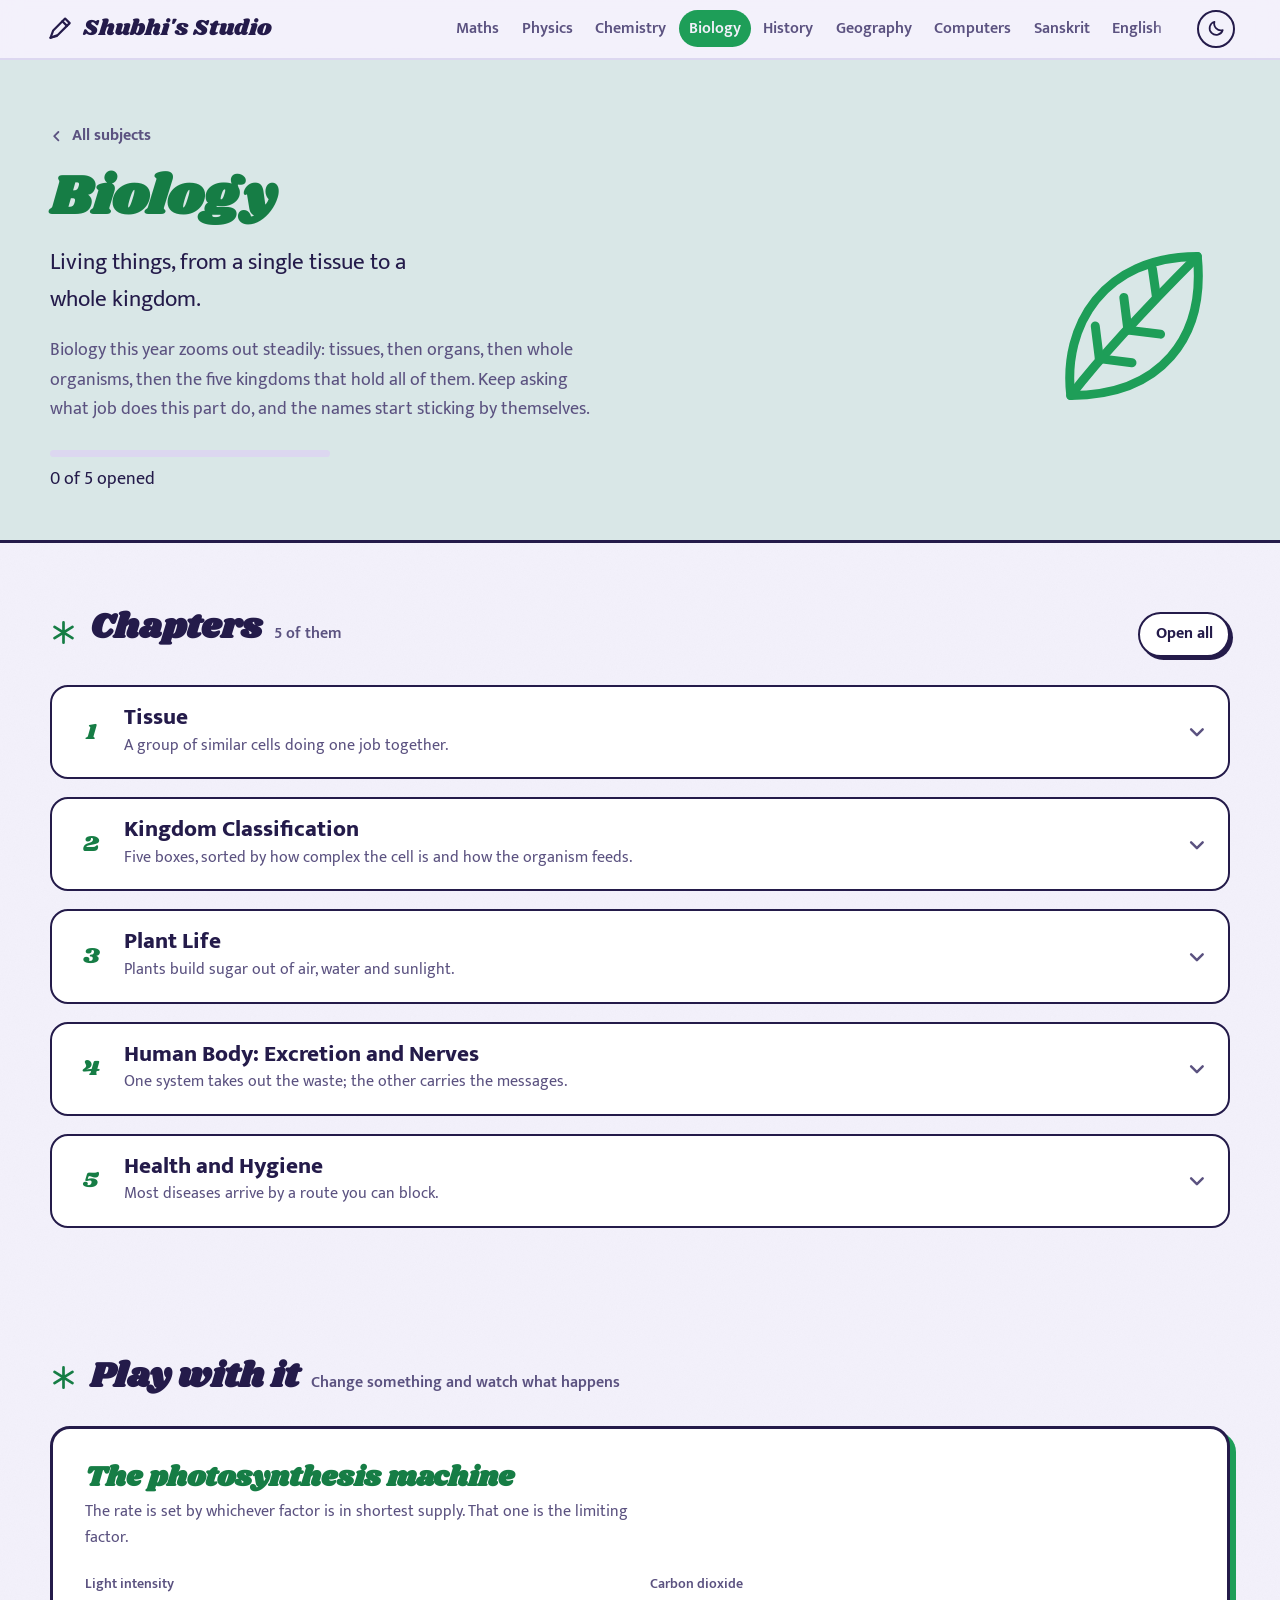
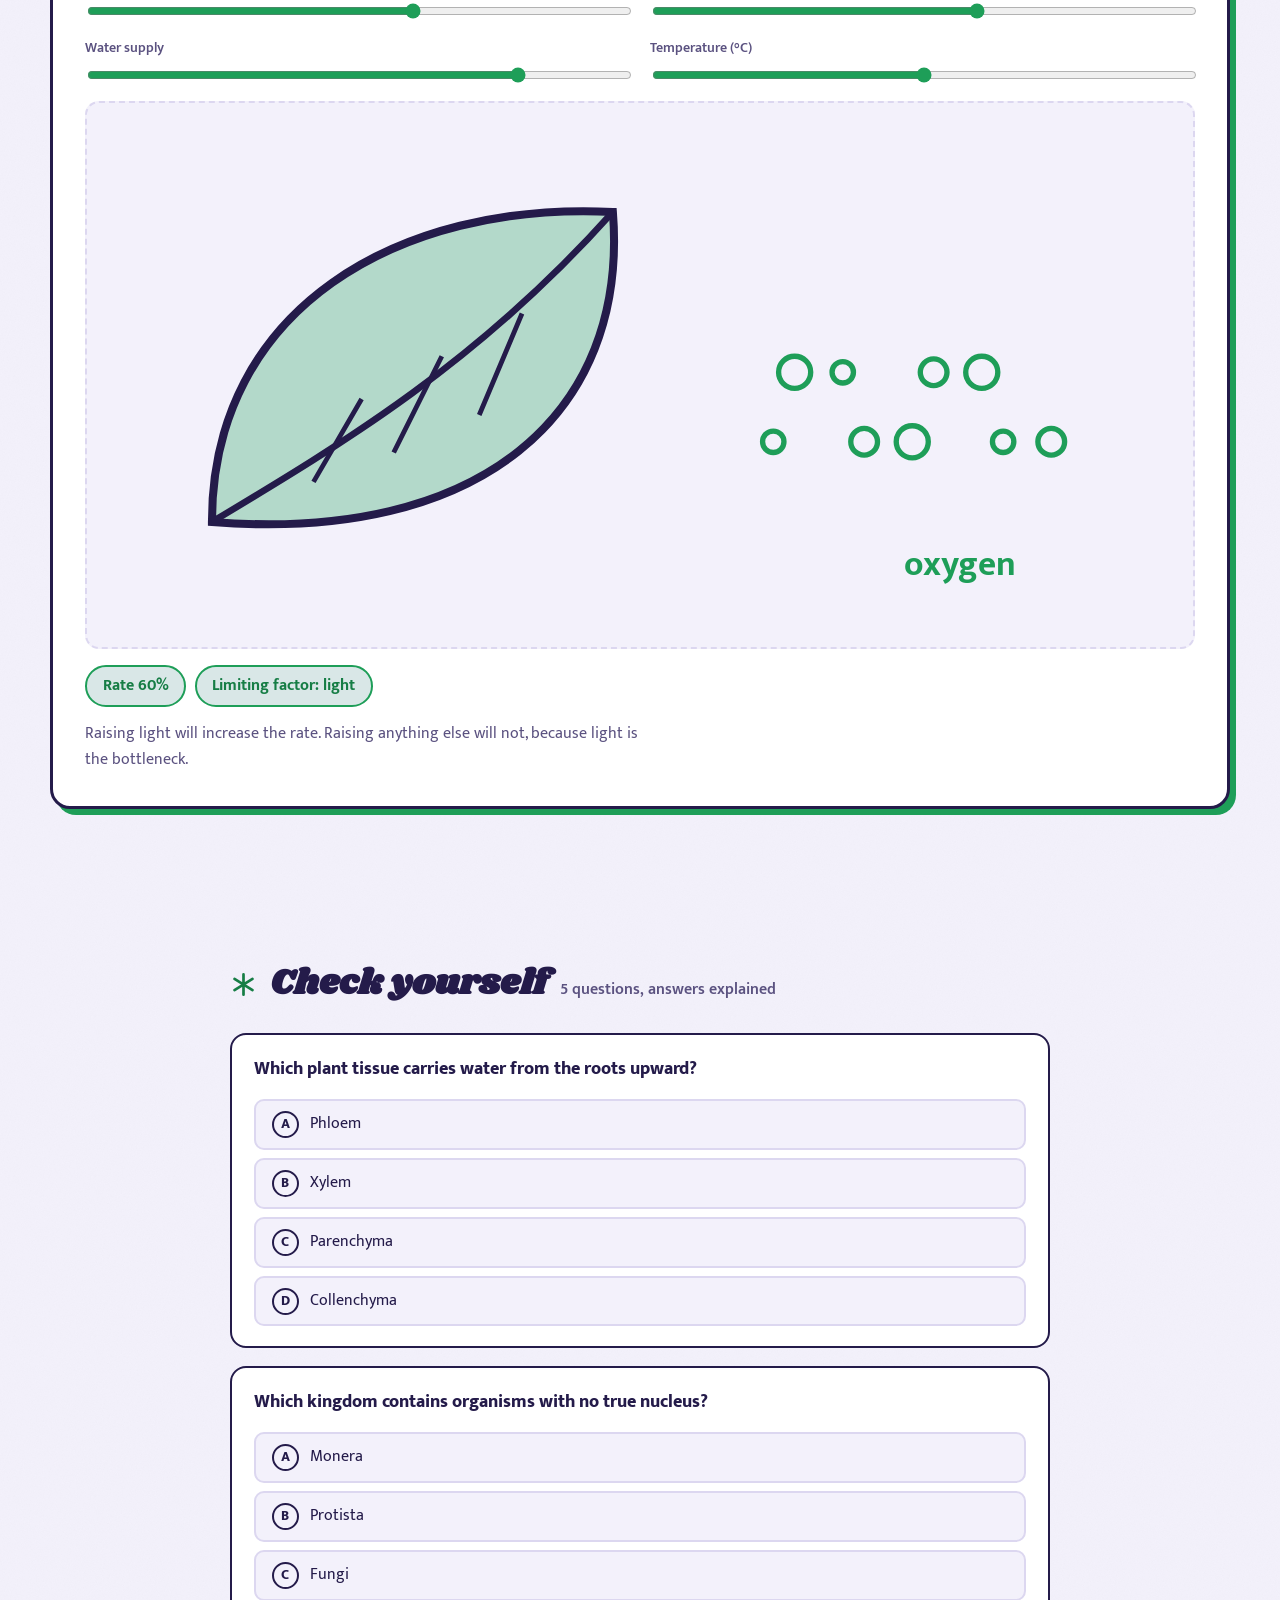
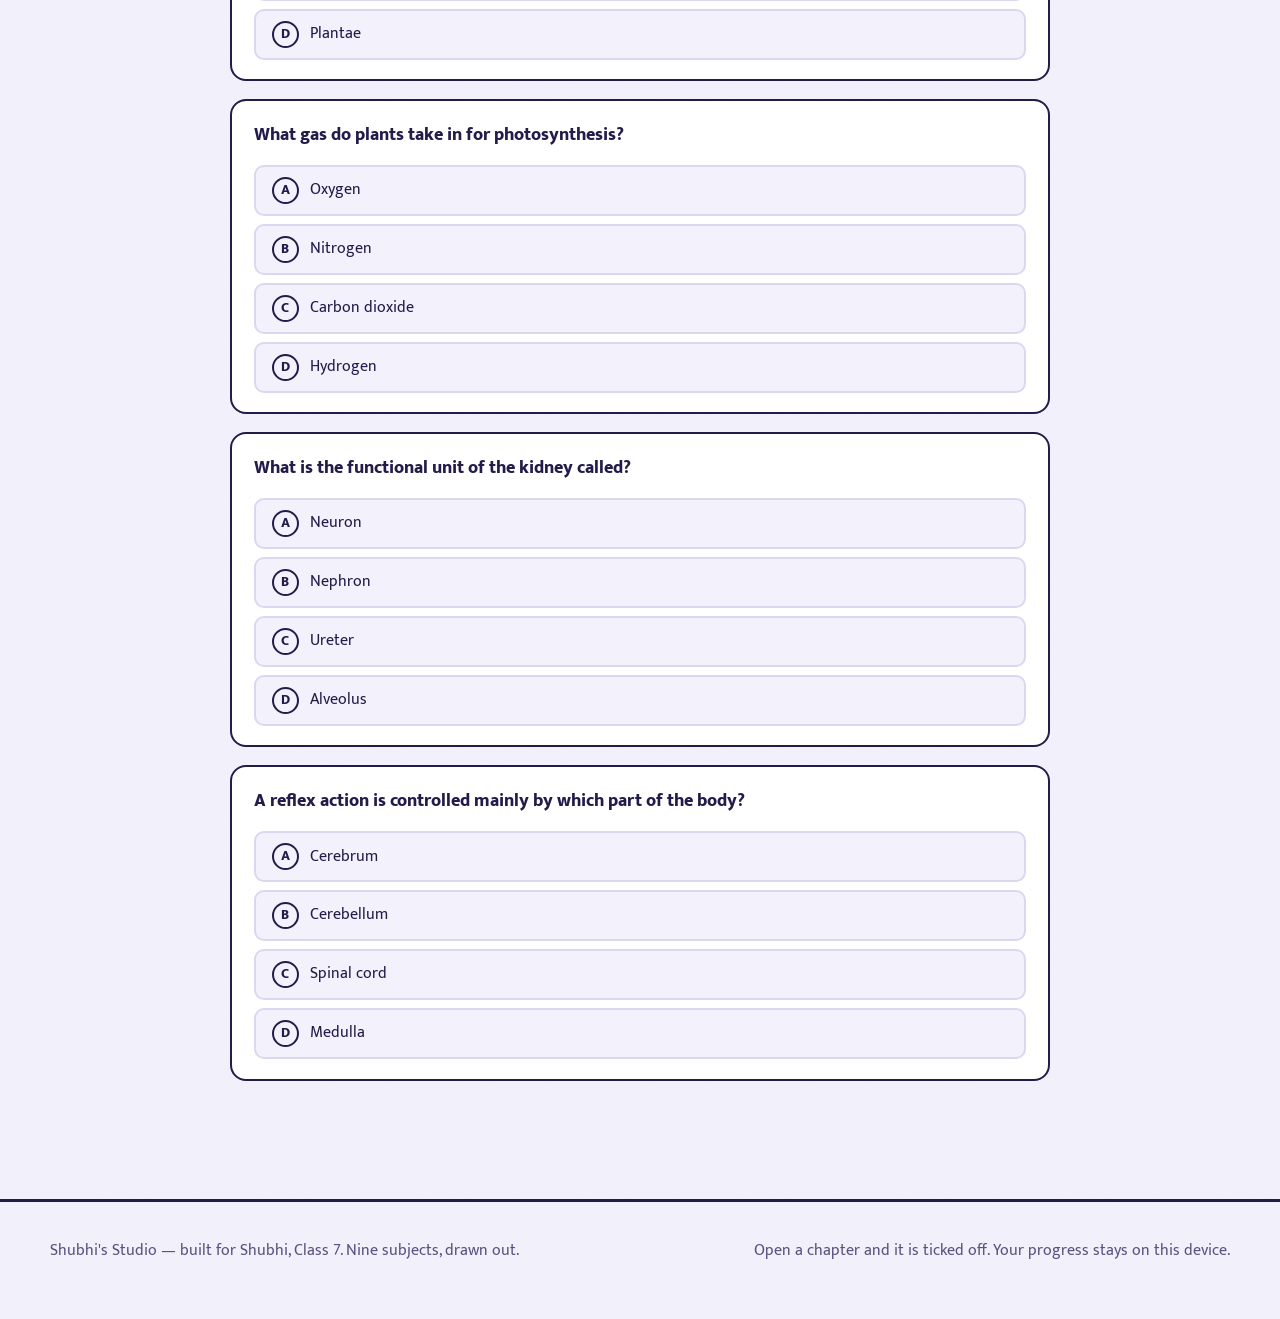
==== subjects/biology.html @ 49065f89 "Build Shubhi's Studio: a Class 7 study site A static site covering the nine ICSE Class 7 subjects fo" ====
<!doctype html>
<html lang="en">
<head>
<meta charset="utf-8">
<meta name="viewport" content="width=device-width, initial-scale=1">
<title>Biology — Shubhi&#x27;s Studio</title>
<meta name="description" content="Biology for Class 7: Tissues, classification, how plants eat, and two systems inside you.">
<meta name="color-scheme" content="light dark">
<link rel="icon" href="data:image/svg+xml,%3Csvg xmlns='http://www.w3.org/2000/svg' viewBox='0 0 32 32'%3E%3Ctext y='26' font-size='26'%3E%F0%9F%8E%A8%3C/text%3E%3C/svg%3E">
<script>(function(){try{var t=localStorage.getItem("shubhi.theme");if(t)document.documentElement.setAttribute("data-theme",t);}catch(e){}})();</script>
<link rel="preconnect" href="https://fonts.googleapis.com"><link rel="preconnect" href="https://fonts.gstatic.com" crossorigin><link rel="stylesheet" href="https://fonts.googleapis.com/css2?family=Mukta:wght@400;600;700;800&family=Shrikhand&display=swap">
<link rel="stylesheet" href="../assets/css/studio.css">
</head>
<body data-subject="biology" style="--subject:#1E9E58;--subject-text:#167D45">
<a class="skip" href="#main">Skip to the content</a>
<header class="topbar">
  <a class="topbar-mark" href="../index.html"><svg viewBox="0 0 32 32" aria-hidden="true" fill="none" stroke="currentColor"
 stroke-width="2.4" stroke-linecap="round" stroke-linejoin="round">
<path d="M6 26l3-8 13-13 5 5-13 13z"/><path d="M19 8l5 5"/><path d="M6 26l7-2"/></svg><span>Shubhi&#x27;s Studio</span></a>
  <nav class="topbar-nav" aria-label="Subjects"><a href="../subjects/maths.html" title="Maths">Maths</a><a href="../subjects/physics.html" title="Physics">Physics</a><a href="../subjects/chemistry.html" title="Chemistry">Chemistry</a><a href="../subjects/biology.html" aria-current="page" title="Biology">Biology</a><a href="../subjects/history-civics.html" title="History &amp; Civics">History</a><a href="../subjects/geography.html" title="Geography">Geography</a><a href="../subjects/computer.html" title="Computer Applications">Computers</a><a href="../subjects/sanskrit.html" title="Sanskrit">Sanskrit</a><a href="../subjects/english.html" title="English Language">English</a></nav>
  <button class="theme-toggle" type="button" aria-label="Switch between light and dark paper">
    <svg class="ico-moon" viewBox="0 0 24 24" aria-hidden="true" fill="none" stroke="currentColor"
 stroke-width="2.2" stroke-linecap="round" stroke-linejoin="round"><path d="M20 14A8.5 8.5 0 019.5 3.5 8.5 8.5 0 1020 14z"/></svg><svg class="ico-sun" viewBox="0 0 24 24" aria-hidden="true" fill="none" stroke="currentColor"
 stroke-width="2.2" stroke-linecap="round"><circle cx="12" cy="12" r="4.2"/>
<path d="M12 2v2M12 20v2M2 12h2M20 12h2M5 5l1.5 1.5M17.5 17.5L19 19M19 5l-1.5 1.5M6.5 17.5L5 19"/></svg>
  </button>
</header>
<main id="main">
<div class="subject-hero"><div class="wrap">
  <a class="backlink" href="../index.html"><svg viewBox="0 0 24 24" aria-hidden="true" fill="none" stroke="currentColor"
 stroke-width="3" stroke-linecap="round" stroke-linejoin="round"><path d="M14 5l-7 7 7 7"/></svg> All subjects</a>
  <div class="subject-hero-grid">
    <div>
      <h1>Biology</h1>
      <p class="tagline">Living things, from a single tissue to a whole kingdom.</p>
      <p class="intro">Biology this year zooms out steadily: tissues, then organs, then whole organisms, then the five kingdoms that hold all of them. Keep asking what job does this part do, and the names start sticking by themselves.</p>
      <div class="chip-bar" style="max-width:280px;margin-top:1.4rem"><i data-progress-bar></i></div>
      <p class="lab-sub" style="margin:.45rem 0 0" data-progress-label></p>
    </div>
    <div class="subject-hero-ico"><svg viewBox="0 0 48 48" aria-hidden="true"><g fill="none" stroke="currentColor" stroke-width="2.2" stroke-linecap="round" stroke-linejoin="round">
<path d="M9 41C7 24 17 7 40 7c2 20-9 34-31 34z"/>
<path d="M9 41C16 32 26 21 40 7"/>
<path d="M16 32l-1-8"/><path d="M23 25l-1-8"/><path d="M30 17l-1-7"/>
<path d="M16 32l8 1"/><path d="M23 25l8 1"/></g></svg></div>
  </div>
</div></div>

<section class="section wrap">
  <div class="section-head"><svg class="mark" viewBox="0 0 24 24" aria-hidden="true" fill="none" stroke="currentColor"
 stroke-width="2.4" stroke-linecap="round"><path d="M12 3v18M4 7l16 10M20 7L4 17"/></svg><h2>Chapters</h2>
    <span class="count">5 of them</span>
    <button class="btn btn-sm" type="button" data-expand style="margin-left:auto">Open all</button>
  </div>
  <div class="chapters"><details class="chapter" data-ch="tissue">
  <summary>
    <span class="ch-num" aria-hidden="true"></span>
    <span class="ch-titles"><h3>Tissue</h3><p>A group of similar cells doing one job together.</p></span>
    <svg class="ch-chevron" viewBox="0 0 24 24" aria-hidden="true" fill="none"
 stroke="currentColor" stroke-width="3" stroke-linecap="round" stroke-linejoin="round">
<path d="M5 9l7 7 7-7"/></svg>
  </summary>
  <div class="ch-body"><p>Plant tissues split into two families. Meristematic tissue is made of young dividing cells and is found at root and shoot tips, which is where growth happens. Permanent tissue has stopped dividing and taken on a fixed job: parenchyma stores food, collenchyma gives flexible support, sclerenchyma gives rigid strength, xylem carries water upward and phloem carries food in both directions.</p><p>Animal tissues come in four types. Epithelial tissue covers and lines surfaces, connective tissue joins and supports and includes bone, blood and cartilage, muscular tissue contracts to cause movement, and nervous tissue carries electrical messages.</p><div class="draw-note"><svg viewBox="0 0 24 24" aria-hidden="true" fill="none" stroke="currentColor"
 stroke-width="2" stroke-linecap="round" stroke-linejoin="round">
<path d="M3 20l2-6 10-10 4 4-10 10z"/><path d="M13 6l4 4"/></svg><p><b>Draw it</b>Sketch a cross-section of a stem and colour xylem one colour and phloem another. Water up, food both ways: label the arrows and the two never get confused again.</p></div><ul class="points"><li><span>Meristematic tissue divides; permanent tissue is specialised and does not.</span></li><li><span>Xylem transports water and minerals upward only.</span></li><li><span>Phloem transports prepared food, and it can move in both directions.</span></li><li><span>Blood is a connective tissue, which surprises people, because it connects and transports.</span></li></ul><div class="worked"><h4>Which tissue lets you bend your arm, and which carries the instruction?</h4><ol><li>The instruction travels from the brain as an electrical signal.</li><li>Nervous tissue carries that signal to the arm.</li><li>Muscular tissue then contracts to produce the movement.</li></ol><p class="answer">Nervous tissue signals, muscular tissue acts. Bone, a connective tissue, provides the lever.</p></div></div>
</details><details class="chapter" data-ch="classification">
  <summary>
    <span class="ch-num" aria-hidden="true"></span>
    <span class="ch-titles"><h3>Kingdom Classification</h3><p>Five boxes, sorted by how complex the cell is and how the organism feeds.</p></span>
    <svg class="ch-chevron" viewBox="0 0 24 24" aria-hidden="true" fill="none"
 stroke="currentColor" stroke-width="3" stroke-linecap="round" stroke-linejoin="round">
<path d="M5 9l7 7 7-7"/></svg>
  </summary>
  <div class="ch-body"><p>Monera are single-celled prokaryotes, meaning they have no proper nucleus. Bacteria and blue-green algae live here. Protista are single-celled eukaryotes with a true nucleus, such as amoeba, paramecium and euglena.</p><p>Fungi are multicellular, have cell walls made of chitin, and feed by absorbing nutrients from dead or living matter. Plantae are multicellular with cellulose cell walls and make their own food by photosynthesis. Animalia are multicellular, have no cell wall, and must eat other organisms.</p><div class="draw-note"><svg viewBox="0 0 24 24" aria-hidden="true" fill="none" stroke="currentColor"
 stroke-width="2" stroke-linecap="round" stroke-linejoin="round">
<path d="M3 20l2-6 10-10 4 4-10 10z"/><path d="M13 6l4 4"/></svg><p><b>Draw it</b>Make a key: one nucleus question, one single-or-many-cells question, one how-does-it-feed question. Three branches and five kingdoms fall out neatly.</p></div><ul class="points"><li><span>Monera are the only prokaryotes; every other kingdom is eukaryotic.</span></li><li><span>Fungal cell walls are chitin, plant cell walls are cellulose.</span></li><li><span>Plants are autotrophs; animals and fungi are heterotrophs.</span></li><li><span>Fungi absorb their food; animals ingest it.</span></li></ul><div class="worked"><h4>Why is a mushroom not classified as a plant?</h4><ol><li>It has no chlorophyll, so it cannot photosynthesise.</li><li>Its cell wall is chitin, not cellulose.</li><li>It feeds by absorbing nutrients from decaying matter.</li></ol><p class="answer">It belongs to Fungi. Being still and rooted-looking does not make something a plant.</p></div></div>
</details><details class="chapter" data-ch="plant-life">
  <summary>
    <span class="ch-num" aria-hidden="true"></span>
    <span class="ch-titles"><h3>Plant Life</h3><p>Plants build sugar out of air, water and sunlight.</p></span>
    <svg class="ch-chevron" viewBox="0 0 24 24" aria-hidden="true" fill="none"
 stroke="currentColor" stroke-width="3" stroke-linecap="round" stroke-linejoin="round">
<path d="M5 9l7 7 7-7"/></svg>
  </summary>
  <div class="ch-body"><p>Photosynthesis happens in the chloroplasts, where chlorophyll absorbs light energy. Carbon dioxide enters through the stomata and water comes up through the xylem. The word equation is: carbon dioxide plus water, in the presence of sunlight and chlorophyll, gives glucose plus oxygen. The rate depends on light intensity, carbon dioxide concentration, temperature and water supply.</p><p>Respiration is the opposite process and happens all the time, day and night, in every living cell. Glucose plus oxygen gives carbon dioxide plus water plus energy. During the day a plant usually photosynthesises faster than it respires, so overall it releases oxygen.</p><div class="draw-note"><svg viewBox="0 0 24 24" aria-hidden="true" fill="none" stroke="currentColor"
 stroke-width="2" stroke-linecap="round" stroke-linejoin="round">
<path d="M3 20l2-6 10-10 4 4-10 10z"/><path d="M13 6l4 4"/></svg><p><b>Draw it</b>Draw a leaf with four arrows: CO2 and light coming in, water coming up the stem, and oxygen going out. Then draw it again at night with the arrows reversed for respiration.</p></div><ul class="points"><li><span>Photosynthesis needs light; respiration happens continuously.</span></li><li><span>Chlorophyll absorbs light energy but is not used up in the reaction.</span></li><li><span>Stomata are the pores that let gases in and out of the leaf.</span></li><li><span>The starch test with iodine shows whether photosynthesis has occurred.</span></li></ul><div class="worked"><h4>Why is a plant kept in a dark cupboard for 48 hours before the starch test?</h4><ol><li>Without light the plant cannot photosynthesise.</li><li>It uses up the starch already stored in its leaves.</li><li>The leaf is now destarched, so any starch found afterwards must be newly made.</li></ol><p class="answer">To destarch it, making the test a fair one. Iodine then turns blue-black only where new starch formed.</p></div></div>
</details><details class="chapter" data-ch="human-body">
  <summary>
    <span class="ch-num" aria-hidden="true"></span>
    <span class="ch-titles"><h3>Human Body: Excretion and Nerves</h3><p>One system takes out the waste; the other carries the messages.</p></span>
    <svg class="ch-chevron" viewBox="0 0 24 24" aria-hidden="true" fill="none"
 stroke="currentColor" stroke-width="3" stroke-linecap="round" stroke-linejoin="round">
<path d="M5 9l7 7 7-7"/></svg>
  </summary>
  <div class="ch-body"><p>The excretory system removes nitrogenous waste. Two kidneys filter the blood, each containing about a million nephrons that do the actual filtering. Urine passes down the ureters to the bladder, where it is stored, and leaves through the urethra. The skin and the lungs also excrete, through sweat and carbon dioxide.</p><p>The nervous system has a central part, the brain and spinal cord, and a peripheral part, the nerves. Neurons carry signals. The brain divides into the cerebrum for thinking and memory, the cerebellum for balance and coordination, and the medulla for involuntary actions such as breathing and heartbeat. A reflex action, like pulling your hand off something hot, travels a short loop through the spinal cord without waiting for the brain.</p><div class="draw-note"><svg viewBox="0 0 24 24" aria-hidden="true" fill="none" stroke="currentColor"
 stroke-width="2" stroke-linecap="round" stroke-linejoin="round">
<path d="M3 20l2-6 10-10 4 4-10 10z"/><path d="M13 6l4 4"/></svg><p><b>Draw it</b>Draw the reflex arc as a loop: receptor in the skin, sensory neuron, spinal cord, motor neuron, muscle. Notice the brain is not in the loop, which is why it is so fast.</p></div><ul class="points"><li><span>The nephron is the functional unit of the kidney.</span></li><li><span>Cerebrum thinks, cerebellum balances, medulla keeps you alive automatically.</span></li><li><span>Reflex actions are processed by the spinal cord, not the brain.</span></li><li><span>Skin and lungs are excretory organs too, not just the kidneys.</span></li></ul><div class="worked"><h4>You touch a hot pan and pull away before you feel the pain. Why?</h4><ol><li>Receptors in the skin send a signal along a sensory neuron.</li><li>The spinal cord processes it immediately and sends a motor signal back.</li><li>The muscle contracts and the hand withdraws.</li><li>The message also travels up to the brain, which is when you notice the pain.</li></ol><p class="answer">A reflex arc. The spinal cord shortcut acts first; the brain finds out a moment later.</p></div></div>
</details><details class="chapter" data-ch="health">
  <summary>
    <span class="ch-num" aria-hidden="true"></span>
    <span class="ch-titles"><h3>Health and Hygiene</h3><p>Most diseases arrive by a route you can block.</p></span>
    <svg class="ch-chevron" viewBox="0 0 24 24" aria-hidden="true" fill="none"
 stroke="currentColor" stroke-width="3" stroke-linecap="round" stroke-linejoin="round">
<path d="M5 9l7 7 7-7"/></svg>
  </summary>
  <div class="ch-body"><p>Diseases are broadly communicable or non-communicable. Communicable diseases spread from person to person through air, water, food, contact or vectors such as mosquitoes. Malaria and dengue travel by mosquito, cholera and typhoid by contaminated water, and tuberculosis and the common cold by air.</p><p>Non-communicable diseases are not caught from others. They include deficiency diseases such as scurvy and rickets, and lifestyle-linked conditions. An allergy is different again: it is the immune system overreacting to a harmless substance such as pollen or dust, causing sneezing, rashes or breathlessness.</p><div class="draw-note"><svg viewBox="0 0 24 24" aria-hidden="true" fill="none" stroke="currentColor"
 stroke-width="2" stroke-linecap="round" stroke-linejoin="round">
<path d="M3 20l2-6 10-10 4 4-10 10z"/><path d="M13 6l4 4"/></svg><p><b>Draw it</b>Draw a table of four transmission routes with one disease and one blocking action under each. Boiling water, a net, a mask, washing hands.</p></div><ul class="points"><li><span>Communicable diseases spread; non-communicable ones do not.</span></li><li><span>A vector carries a pathogen without being ill itself, like a mosquito.</span></li><li><span>Vaccination gives immunity before you ever meet the pathogen.</span></li><li><span>An allergy is an overreaction to something harmless, not an infection.</span></li></ul><div class="worked"><h4>Why does draining stagnant water reduce malaria?</h4><ol><li>Malaria is spread by the female Anopheles mosquito.</li><li>Mosquitoes lay their eggs in still, standing water.</li><li>Removing that water removes the breeding ground.</li></ol><p class="answer">It breaks the vector&#x27;s life cycle. Blocking the route is often easier than treating the disease.</p></div></div>
</details></div>
</section>

<section class="section wrap">
  <div class="section-head"><svg class="mark" viewBox="0 0 24 24" aria-hidden="true" fill="none" stroke="currentColor"
 stroke-width="2.4" stroke-linecap="round"><path d="M12 3v18M4 7l16 10M20 7L4 17"/></svg><h2>Play with it</h2>
  <span class="count">Change something and watch what happens</span></div>
  <div class="lab" data-lab="photosynthesis"></div>
</section>

<section class="section wrap narrow">
  <div class="section-head"><svg class="mark" viewBox="0 0 24 24" aria-hidden="true" fill="none" stroke="currentColor"
 stroke-width="2.4" stroke-linecap="round"><path d="M12 3v18M4 7l16 10M20 7L4 17"/></svg><h2>Check yourself</h2>
  <span class="count">5 questions, answers explained</span></div>
  <div>
  <div class="quiz" data-quiz><div class="q" data-a="1"><p class="qt">Which plant tissue carries water from the roots upward?</p><ol><li><button class="opt" type="button"><span class="key">A</span><span>Phloem</span></button></li><li><button class="opt" type="button"><span class="key">B</span><span>Xylem</span></button></li><li><button class="opt" type="button"><span class="key">C</span><span>Parenchyma</span></button></li><li><button class="opt" type="button"><span class="key">D</span><span>Collenchyma</span></button></li></ol><p class="why" hidden><b data-verdict></b> Xylem carries water and minerals upward. Phloem carries prepared food, and it can go both ways.</p></div><div class="q" data-a="0"><p class="qt">Which kingdom contains organisms with no true nucleus?</p><ol><li><button class="opt" type="button"><span class="key">A</span><span>Monera</span></button></li><li><button class="opt" type="button"><span class="key">B</span><span>Protista</span></button></li><li><button class="opt" type="button"><span class="key">C</span><span>Fungi</span></button></li><li><button class="opt" type="button"><span class="key">D</span><span>Plantae</span></button></li></ol><p class="why" hidden><b data-verdict></b> Monera are prokaryotes, meaning no membrane-bound nucleus. Every other kingdom is eukaryotic.</p></div><div class="q" data-a="2"><p class="qt">What gas do plants take in for photosynthesis?</p><ol><li><button class="opt" type="button"><span class="key">A</span><span>Oxygen</span></button></li><li><button class="opt" type="button"><span class="key">B</span><span>Nitrogen</span></button></li><li><button class="opt" type="button"><span class="key">C</span><span>Carbon dioxide</span></button></li><li><button class="opt" type="button"><span class="key">D</span><span>Hydrogen</span></button></li></ol><p class="why" hidden><b data-verdict></b> Carbon dioxide enters through the stomata and combines with water to make glucose, releasing oxygen.</p></div><div class="q" data-a="1"><p class="qt">What is the functional unit of the kidney called?</p><ol><li><button class="opt" type="button"><span class="key">A</span><span>Neuron</span></button></li><li><button class="opt" type="button"><span class="key">B</span><span>Nephron</span></button></li><li><button class="opt" type="button"><span class="key">C</span><span>Ureter</span></button></li><li><button class="opt" type="button"><span class="key">D</span><span>Alveolus</span></button></li></ol><p class="why" hidden><b data-verdict></b> The nephron filters blood. A neuron is the nerve cell, so the two words are easy to mix up.</p></div><div class="q" data-a="2"><p class="qt">A reflex action is controlled mainly by which part of the body?</p><ol><li><button class="opt" type="button"><span class="key">A</span><span>Cerebrum</span></button></li><li><button class="opt" type="button"><span class="key">B</span><span>Cerebellum</span></button></li><li><button class="opt" type="button"><span class="key">C</span><span>Spinal cord</span></button></li><li><button class="opt" type="button"><span class="key">D</span><span>Medulla</span></button></li></ol><p class="why" hidden><b data-verdict></b> The spinal cord completes the reflex arc on its own, which is what makes the response so fast.</p></div></div>
  <div class="quiz-score" data-score hidden style="margin-top:1rem">
    <strong></strong><p></p>
    <button class="btn btn-sm" type="button" data-retry>Start again</button>
  </div>
</div>
</section>
</main>
<footer class="foot"><div class="wrap foot-grid">
  <p style="margin:0">Shubhi&#x27;s Studio — built for Shubhi, Class 7. Nine subjects, drawn out.</p>
  <p style="margin:0">Open a chapter and it is ticked off. Your progress stays on this device.</p>
</div></footer>
<script src="../assets/js/studio.js" defer></script>
<script src="../assets/js/labs.js" defer></script>
</body>
</html>
---- assets/css/studio.css ----
/* ============================================================
   Shubhi's Studio — "Paper Studio"
   Cut-paper collage with ink line-work drawn on top.
   Each subject owns one hue; that hue is the only strong
   colour on its page.
   ============================================================ */

/* ---------- tokens ---------- */
:root {
  --paper:        #F3F1FB;  /* chalky lilac sugar-paper */
  --paper-2:      #FFFFFF;  /* a lighter sheet laid on top */
  --paper-edge:   #DCD7F0;
  --ink:          #241B4A;  /* true indigo ink, not tinted black */
  --ink-soft:     #5B5280;
  --marigold:     #FFB224;
  --rose:         #F2487F;
  --jade:         #0FA68A;
  --sky:          #3C6FF5;

  /* set per page by the generator; falls back to rose */
  --subject:      #F2487F;
  /* plain scalars, so they inherit safely and shift with the theme */
  --lift:         0%;    /* white mixed into the subject colour for text */
  --wash-pct:     12%;
  --wash-deep-pct: 22%;

  /* type scale, major third from an 18px base */
  --t-xs:   0.79rem;
  --t-sm:   0.889rem;
  --t-base: 1rem;
  --t-md:   1.25rem;
  --t-lg:   1.563rem;
  --t-xl:   1.953rem;
  --t-2xl:  2.441rem;
  --t-3xl:  3.052rem;
  --t-4xl:  3.815rem;

  --measure: 64ch;
  --gut: clamp(1.1rem, 4vw, 2.5rem);
  --radius: 18px;

  --ease: cubic-bezier(.2, .7, .3, 1);
}

@media (prefers-color-scheme: dark) {
  :root:not([data-theme="light"]) {
    --paper:      #191233;
    --paper-2:    #221948;
    --paper-edge: #372A66;
    --ink:        #EFEBFF;
    --ink-soft:   #A79CD4;
    --lift:          38%;
    --wash-pct:      20%;
    --wash-deep-pct: 32%;
  }
}

:root[data-theme="dark"] {
  --paper:      #191233;
  --paper-2:    #221948;
  --paper-edge: #372A66;
  --ink:        #EFEBFF;
  --ink-soft:   #A79CD4;
  --lift:          38%;
  --wash-pct:      20%;
  --wash-deep-pct: 32%;
}

/* Derived from --subject, so they must be declared on the same elements that
   set it (body, and each chip) — a :root declaration would freeze them to the
   fallback hue. --lift, --wash-pct and --paper inherit normally. */
body,
.chip a {
  /* --subject is the vivid fill colour; --subject-text is a darkened version of
     the same hue that clears WCAG AA on pale paper. Text uses the latter in light
     mode and a white-lifted version of the vivid one on dark paper. */
  --subject-ink: var(--subject-text, var(--subject));
  --wash:        color-mix(in srgb, var(--subject) var(--wash-pct), var(--paper));
  --wash-deep:   color-mix(in srgb, var(--subject) var(--wash-deep-pct), var(--paper));
  --shadow-cut:    6px 6px 0 var(--subject);
  --shadow-cut-sm: 4px 4px 0 var(--subject);
}
html[data-theme="dark"] body,
html[data-theme="dark"] .chip a {
  --subject-ink: color-mix(in srgb, white var(--lift), var(--subject));
}
@media (prefers-color-scheme: dark) {
  html:not([data-theme="light"]) body,
  html:not([data-theme="light"]) .chip a {
    --subject-ink: color-mix(in srgb, white var(--lift), var(--subject));
  }
}

/* ---------- base ---------- */
*, *::before, *::after { box-sizing: border-box; }

/* class selectors that set display would otherwise out-specify the UA rule */
[hidden] { display: none !important; }

html {
  font-size: 112.5%;          /* 18px */
  scroll-behavior: smooth;
  scroll-padding-top: 5rem;
}
@media (prefers-reduced-motion: reduce) {
  html { scroll-behavior: auto; }
  *, *::before, *::after {
    animation-duration: .01ms !important;
    animation-iteration-count: 1 !important;
    transition-duration: .01ms !important;
  }
}

body {
  margin: 0;
  background-color: var(--paper);
  /* faint paper grain */
  background-image: url("data:image/svg+xml,%3Csvg xmlns='http://www.w3.org/2000/svg' width='160' height='160'%3E%3Cfilter id='g'%3E%3CfeTurbulence type='fractalNoise' baseFrequency='.85' numOctaves='3'/%3E%3CfeColorMatrix type='saturate' values='0'/%3E%3C/filter%3E%3Crect width='160' height='160' filter='url(%23g)' opacity='.035'/%3E%3C/svg%3E");
  color: var(--ink);
  font-family: "Mukta", "Segoe UI", system-ui, sans-serif;
  font-size: var(--t-base);
  line-height: 1.65;
  -webkit-font-smoothing: antialiased;
  text-rendering: optimizeLegibility;
}

h1, h2, h3, h4 { line-height: 1.15; margin: 0 0 .5em; text-wrap: balance; }
p { margin: 0 0 1em; max-width: var(--measure); }
a { color: var(--subject-ink); }
img, svg { max-width: 100%; }

.display {
  font-family: "Shrikhand", "Mukta", Georgia, serif;
  font-weight: 400;
  letter-spacing: .005em;
}

.wrap {
  width: min(100% - (var(--gut) * 2), 1180px);
  margin-inline: auto;
}
.narrow { width: min(100% - (var(--gut) * 2), 820px); margin-inline: auto; }

.skip {
  position: absolute; left: -9999px;
  background: var(--ink); color: var(--paper);
  padding: .6rem 1rem; border-radius: 0 0 10px 0; z-index: 100;
}
.skip:focus { left: 0; top: 0; }

:where(a, button, summary, input, select, textarea, [tabindex]):focus-visible {
  outline: 3px dashed var(--subject-ink);
  outline-offset: 3px;
  border-radius: 4px;
}

/* ---------- top bar ---------- */
.topbar {
  position: sticky; top: 0; z-index: 50;
  display: flex; align-items: center; gap: 1rem;
  padding: .55rem var(--gut);
  background: color-mix(in srgb, var(--paper) 88%, transparent);
  backdrop-filter: blur(10px);
  border-bottom: 2px solid var(--paper-edge);
}
.topbar-mark {
  font-family: "Shrikhand", serif;
  font-size: var(--t-md);
  color: var(--ink);
  text-decoration: none;
  display: inline-flex; align-items: center; gap: .5rem;
  white-space: nowrap;
}
.topbar-mark svg { width: 1.3em; height: 1.3em; flex: none; }
.topbar-nav {
  display: flex; gap: .15rem; margin-left: auto;
  min-width: 0; overflow-x: auto; scrollbar-width: none;
  -webkit-overflow-scrolling: touch;
  mask-image: linear-gradient(90deg, #000 calc(100% - 18px), transparent);
}
.topbar-nav::-webkit-scrollbar { display: none; }
.topbar-nav a {
  font-size: var(--t-sm);
  font-weight: 600;
  color: var(--ink-soft);
  text-decoration: none;
  padding: .3rem .55rem;
  border-radius: 999px;
  white-space: nowrap;
  transition: color .15s var(--ease), background .15s var(--ease);
}
.topbar-nav a:hover { color: var(--ink); background: var(--paper-edge); }
.topbar-nav a[aria-current="page"] {
  color: var(--paper); background: var(--subject);
}
.theme-toggle {
  flex: none; margin-left: .4rem;
  width: 2.1rem; height: 2.1rem;
  display: grid; place-items: center;
  border: 2px solid var(--ink); border-radius: 50%;
  background: transparent; color: var(--ink);
  cursor: pointer; padding: 0;
}
.theme-toggle svg { width: 1.05rem; height: 1.05rem; }
.theme-toggle .ico-sun { display: none; }
[data-theme="dark"] .theme-toggle .ico-sun { display: block; }
[data-theme="dark"] .theme-toggle .ico-moon { display: none; }
@media (prefers-color-scheme: dark) {
  :root:not([data-theme="light"]) .theme-toggle .ico-sun { display: block; }
  :root:not([data-theme="light"]) .theme-toggle .ico-moon { display: none; }
}

/* ---------- home hero ---------- */
.hero + * .section:first-child, .hero ~ .section { padding-top: clamp(1rem, 3vw, 2rem); }
.hero {
  display: grid;
  grid-template-columns: minmax(0, 1.05fr) minmax(0, .95fr);
  gap: clamp(1.5rem, 5vw, 4rem);
  align-items: center;
  padding: clamp(2.5rem, 7vw, 5.5rem) 0 clamp(2rem, 5vw, 3.5rem);
}
.hero h1 {
  font-family: "Shrikhand", serif;
  font-size: clamp(var(--t-2xl), 8.5vw, var(--t-4xl));
  margin-bottom: .35em;
  color: var(--ink);
}
.hero-lede {
  font-size: var(--t-md);
  color: var(--ink-soft);
  max-width: 34ch;
}
.hero-actions { display: flex; flex-wrap: wrap; gap: .7rem; margin-top: 1.6rem; }
.hero-art { position: relative; }
.hero-art svg { width: 100%; height: auto; display: block; }

/* the one orchestrated page-load moment: the palette inks itself in */
.hero-art .blob { transform-origin: center; }
@media (prefers-reduced-motion: no-preference) {
  .hero-art .blob {
    animation: drop .55s var(--ease) backwards;
  }
  .hero-art .stroke-in {
    stroke-dasharray: 1400; stroke-dashoffset: 1400;
    animation: ink 1.4s var(--ease) forwards;
  }
}
@keyframes drop  { from { opacity: 0; transform: scale(.4) translateY(14px); } }
@keyframes ink   { to { stroke-dashoffset: 0; } }

/* ---------- buttons ---------- */
.btn {
  display: inline-flex; align-items: center; gap: .5rem;
  font: inherit; font-weight: 700;
  padding: .62rem 1.25rem;
  border: 2.5px solid var(--ink);
  border-radius: 999px;
  background: var(--paper-2);
  color: var(--ink);
  text-decoration: none;
  cursor: pointer;
  box-shadow: 4px 4px 0 var(--ink);
  transition: transform .12s var(--ease), box-shadow .12s var(--ease);
}
.btn:hover { transform: translate(2px, 2px); box-shadow: 2px 2px 0 var(--ink); }
.btn:active { transform: translate(4px, 4px); box-shadow: 0 0 0 var(--ink); }
.btn-solid { background: var(--subject); color: #fff; border-color: var(--ink); }
.btn-sm { font-size: var(--t-sm); padding: .4rem .85rem; box-shadow: 3px 3px 0 var(--ink); }

/* ---------- section headings ---------- */
.section { padding: clamp(2rem, 6vw, 3.6rem) 0; }
.section-head { display: flex; align-items: baseline; gap: .7rem; margin-bottom: 1.6rem; flex-wrap: wrap; }
.section-head h2 {
  font-family: "Shrikhand", serif;
  font-size: var(--t-xl);
  margin: 0;
}
.section-head .count { color: var(--ink-soft); font-size: var(--t-sm); font-weight: 600; }
.mark {
  flex: none; width: 1.5rem; height: 1.5rem; color: var(--subject-ink);
  align-self: center;
}

/* ---------- subject chips (home grid) ---------- */
.chips {
  display: grid;
  grid-template-columns: repeat(3, minmax(0, 1fr));
  gap: 1.1rem;
  list-style: none; padding: 0; margin: 0;
}
@media (max-width: 900px) { .chips { grid-template-columns: repeat(2, minmax(0, 1fr)); } }
@media (max-width: 580px) { .chips { grid-template-columns: 1fr; } }
.chip { display: block; }
.chip a {
  display: flex; flex-direction: column; gap: .55rem;
  height: 100%;
  padding: 1.3rem 1.35rem 1.45rem;
  text-decoration: none;
  color: var(--ink);
  background: var(--paper-2);
  border: 2.5px solid var(--ink);
  box-shadow: var(--shadow-cut);
  transition: transform .14s var(--ease), box-shadow .14s var(--ease);
}
/* hand-cut silhouettes: every chip is trimmed differently */
.chip:nth-child(9n+1) a { border-radius: 26px 10px 22px 8px; }
.chip:nth-child(9n+2) a { border-radius: 8px 28px 10px 24px; }
.chip:nth-child(9n+3) a { border-radius: 22px 22px 6px 20px; }
.chip:nth-child(9n+4) a { border-radius: 10px 20px 26px 10px; }
.chip:nth-child(9n+5) a { border-radius: 28px 8px 14px 26px; }
.chip:nth-child(9n+6) a { border-radius: 14px 26px 22px 8px; }
.chip:nth-child(9n+7) a { border-radius: 24px 12px 10px 28px; }
.chip:nth-child(9n+8) a { border-radius: 8px 22px 28px 14px; }
.chip:nth-child(9n+9) a { border-radius: 20px 14px 24px 22px; }
.chip a:hover { transform: translate(3px, 3px); box-shadow: 3px 3px 0 var(--subject); }
.chip-top { display: flex; align-items: center; justify-content: space-between; gap: .6rem; }
.chip-ico {
  width: 3rem; height: 3rem; flex: none;
  color: var(--subject);
}
.chip-n {
  font-size: var(--t-xs); font-weight: 700; color: var(--ink-soft);
  background: var(--wash); border-radius: 999px; padding: .15rem .6rem;
}
.chip h3 {
  font-family: "Shrikhand", serif;
  font-size: var(--t-md);
  margin: 0;
  color: var(--subject-ink);
}
.chip p { font-size: var(--t-sm); color: var(--ink-soft); margin: 0; }
.chip-bar { height: 7px; border-radius: 99px; background: var(--paper-edge); overflow: hidden; margin-top: auto; }
.chip-bar i { display: block; height: 100%; width: 0; background: var(--subject); border-radius: 99px; transition: width .5s var(--ease); }

/* ---------- subject page header ---------- */
.subject-hero {
  background: var(--wash);
  border-bottom: 3px solid var(--ink);
  padding: clamp(2rem, 6vw, 3.5rem) 0 clamp(1.6rem, 4vw, 2.5rem);
  position: relative; overflow: hidden;
}
.subject-hero-grid {
  display: grid; grid-template-columns: minmax(0, 1fr) auto;
  gap: 2rem; align-items: center;
}
.subject-hero h1 {
  font-family: "Shrikhand", serif;
  font-size: clamp(var(--t-xl), 7vw, var(--t-3xl));
  color: var(--subject-ink);
  margin-bottom: .25em;
}
.subject-hero .tagline { font-size: var(--t-md); color: var(--ink); margin: 0 0 1rem; max-width: 30ch; }
.subject-hero .intro { color: var(--ink-soft); max-width: 56ch; margin: 0; }
.subject-hero-ico { width: clamp(84px, 18vw, 196px); color: var(--subject); }
.backlink {
  display: inline-flex; align-items: center; gap: .4rem;
  font-size: var(--t-sm); font-weight: 700; color: var(--ink-soft);
  text-decoration: none; margin-bottom: 1rem;
}
.backlink:hover { color: var(--ink); }
.backlink svg { width: .9em; height: .9em; }

/* ---------- chapters ---------- */
.chapters { display: grid; gap: 1rem; list-style: none; padding: 0; margin: 0; counter-reset: ch; }

.chapter {
  background: var(--paper-2);
  border: 2.5px solid var(--ink);
  border-radius: var(--radius);
  overflow: hidden;
}
.chapter[open] { box-shadow: var(--shadow-cut-sm); }

.chapter > summary {
  display: grid;
  grid-template-columns: auto minmax(0, 1fr) auto;
  gap: .9rem; align-items: center;
  padding: 1rem 1.2rem;
  cursor: pointer;
  list-style: none;
}
.chapter > summary::-webkit-details-marker { display: none; }
.chapter > summary:hover { background: var(--wash); }
.ch-num {
  counter-increment: ch;
  font-family: "Shrikhand", serif;
  font-size: var(--t-md);
  color: var(--subject-ink);
  width: 1.9rem; text-align: center;
}
.ch-num::before { content: counter(ch); }
.ch-titles h3 { font-size: var(--t-md); font-weight: 800; margin: 0; font-family: "Mukta", sans-serif; }
.ch-titles p { font-size: var(--t-sm); color: var(--ink-soft); margin: .1rem 0 0; }
.ch-chevron { width: 1.1rem; height: 1.1rem; color: var(--ink-soft); transition: transform .2s var(--ease); }
.chapter[open] .ch-chevron { transform: rotate(180deg); }

.ch-body { padding: 0 1.2rem 1.4rem; border-top: 2px dashed var(--paper-edge); padding-top: 1.2rem; }
.ch-body > p { color: var(--ink); }

.draw-note {
  display: grid; grid-template-columns: auto minmax(0, 1fr); gap: .85rem;
  background: var(--wash);
  border-left: 5px solid var(--subject);
  border-radius: 0 12px 12px 0;
  padding: .9rem 1.1rem;
  margin: 1.2rem 0;
}
.draw-note svg { width: 1.4rem; height: 1.4rem; color: var(--subject-ink); margin-top: .18rem; }
.draw-note p { margin: 0; font-size: var(--t-sm); }
.draw-note b { font-family: "Mukta", sans-serif; display: block; font-size: var(--t-xs);
  letter-spacing: .02em; color: var(--subject-ink); }

.points { margin: 1.2rem 0; padding: 0; list-style: none; display: grid; gap: .45rem; }
.points li {
  display: grid; grid-template-columns: auto minmax(0, 1fr); gap: .6rem;
  font-size: var(--t-sm);
  align-items: start;
}
.points li::before {
  content: ""; width: .5rem; height: .5rem; margin-top: .55rem;
  background: var(--subject); border-radius: 2px 6px 2px 6px;
}

.worked {
  border: 2px solid var(--ink); border-radius: 14px;
  padding: 1rem 1.15rem; margin-top: 1.2rem;
  background: var(--paper);
}
.worked h4 { font-size: var(--t-base); margin: 0 0 .7rem; font-family: "Mukta", sans-serif; font-weight: 800; }
.worked ol { margin: 0 0 .9rem; padding-left: 1.2rem; display: grid; gap: .3rem; }
.worked ol li { font-size: var(--t-sm); }
.worked .answer {
  background: var(--wash-deep);
  border-radius: 10px; padding: .6rem .85rem;
  font-size: var(--t-sm); font-weight: 600; margin: 0;
  max-width: none;
}

/* ---------- labs ---------- */
.lab {
  background: var(--paper-2);
  border: 3px solid var(--ink);
  border-radius: 20px;
  box-shadow: var(--shadow-cut);
  padding: clamp(1.1rem, 3.5vw, 1.8rem);
  margin-bottom: 1.4rem;
}
.lab > h3 {
  font-family: "Shrikhand", serif;
  font-size: var(--t-lg); color: var(--subject-ink); margin: 0 0 .25rem;
}
.lab > .lab-sub { color: var(--ink-soft); font-size: var(--t-sm); margin: 0 0 1.2rem; }

.lab-row { display: flex; flex-wrap: wrap; gap: .7rem 1.1rem; align-items: center; margin-bottom: .9rem; }
.lab-field { display: flex; flex-direction: column; gap: .25rem; font-size: var(--t-sm); font-weight: 700; }
.lab-field span { color: var(--ink-soft); font-weight: 600; font-size: var(--t-xs); }

input[type="range"] { accent-color: var(--subject); width: 100%; min-width: 150px; }
input[type="text"], input[type="number"], select, textarea {
  font: inherit; font-size: var(--t-sm);
  padding: .45rem .7rem;
  border: 2px solid var(--ink); border-radius: 10px;
  background: var(--paper); color: var(--ink);
}
textarea { width: 100%; resize: vertical; font-family: ui-monospace, "Cascadia Code", Menlo, monospace; }

.lab-stage {
  background: var(--paper);
  border: 2px dashed var(--paper-edge);
  border-radius: 14px;
  padding: 1rem;
  display: grid; place-items: center;
  min-height: 180px;
}
.lab-stage svg { width: 100%; height: auto; }
/* the particle box is a raster canvas, so cap it at its native size to stay crisp */
.lab-stage canvas { max-width: 440px; }
.lab-readout {
  display: flex; flex-wrap: wrap; gap: .5rem; margin-top: .9rem;
}
.pill {
  font-size: var(--t-sm); font-weight: 700;
  background: var(--wash); color: var(--subject-ink);
  border-radius: 999px; padding: .3rem .85rem;
  border: 2px solid var(--subject);
}
.pill.muted { background: transparent; color: var(--ink-soft); border-color: var(--paper-edge); }

.chipset { display: flex; flex-wrap: wrap; gap: .4rem; }
.tog {
  font: inherit; font-size: var(--t-sm); font-weight: 700;
  padding: .35rem .8rem; cursor: pointer;
  border: 2px solid var(--ink); border-radius: 999px;
  background: var(--paper-2); color: var(--ink);
}
.tog[aria-pressed="true"], .tog.on { background: var(--subject); color: #fff; }

table.grid { border-collapse: collapse; width: 100%; font-size: var(--t-sm); }
table.grid th, table.grid td {
  border: 1.5px solid var(--paper-edge); padding: .4rem .6rem; text-align: left;
}
table.grid th { background: var(--wash); font-weight: 800; }
table.grid caption { text-align: left; font-weight: 700; padding-bottom: .5rem; color: var(--ink-soft); font-size: var(--t-sm); }
.scroller { overflow-x: auto; }

/* ---------- quiz ---------- */
.quiz { display: grid; gap: 1rem; }
.q {
  background: var(--paper-2); border: 2.5px solid var(--ink);
  border-radius: 16px; padding: 1.1rem 1.2rem;
}
.q > p.qt { font-weight: 800; margin: 0 0 .8rem; }
.q ol { list-style: none; margin: 0; padding: 0; display: grid; gap: .45rem; }
.opt {
  width: 100%; text-align: left; font: inherit; font-size: var(--t-sm);
  padding: .55rem .9rem; cursor: pointer;
  background: var(--paper); color: var(--ink);
  border: 2px solid var(--paper-edge); border-radius: 10px;
  display: grid; grid-template-columns: auto minmax(0,1fr); gap: .6rem; align-items: center;
}
.opt .key {
  width: 1.5rem; height: 1.5rem; display: grid; place-items: center;
  border: 2px solid currentColor; border-radius: 50%;
  font-size: var(--t-xs); font-weight: 800; flex: none;
}
.opt:hover:not(:disabled) { border-color: var(--ink); }
.opt:disabled { cursor: default; }
.opt.right { border-color: var(--jade); background: color-mix(in srgb, var(--jade) 14%, var(--paper)); color: var(--ink); }
.opt.wrong { border-color: var(--rose); background: color-mix(in srgb, var(--rose) 14%, var(--paper)); color: var(--ink); }
.why {
  margin: .8rem 0 0; font-size: var(--t-sm);
  background: var(--wash); border-radius: 10px; padding: .6rem .85rem;
  max-width: none;
}
.quiz-score {
  text-align: center; padding: 1.4rem;
  border: 3px dashed var(--subject); border-radius: 18px;
}
.quiz-score strong { font-family: "Shrikhand", serif; font-size: var(--t-2xl); color: var(--subject-ink); display: block; }

/* ---------- progress strip ---------- */
.tally {
  display: grid; grid-template-columns: repeat(auto-fit, minmax(150px, 1fr));
  gap: .8rem;
}
.tally div {
  border: 2px solid var(--ink); border-radius: 14px;
  padding: .8rem 1rem; background: var(--paper-2);
}
.tally b { display: block; font-family: "Shrikhand", serif; font-size: var(--t-xl); color: var(--subject-ink); }
.tally span { font-size: var(--t-sm); color: var(--ink-soft); }

/* ---------- footer ---------- */
.foot {
  border-top: 3px solid var(--ink);
  margin-top: 3rem; padding: 2rem 0 3rem;
  font-size: var(--t-sm); color: var(--ink-soft);
}
.foot a { color: var(--ink); }
.foot-grid { display: flex; flex-wrap: wrap; gap: 1rem 2rem; justify-content: space-between; align-items: center; }

/* ---------- responsive ---------- */
@media (max-width: 860px) {
  .hero { grid-template-columns: 1fr; padding-top: 2rem; }
  .hero-art { order: -1; max-width: 340px; }
  .subject-hero-grid { grid-template-columns: 1fr; }
  .subject-hero-ico { display: none; }
}
@media (max-width: 560px) {
  :root { --t-3xl: 2.4rem; --t-4xl: 2.7rem; }
  .chapter > summary { grid-template-columns: auto minmax(0,1fr); padding: .85rem .9rem; }
  .ch-chevron { display: none; }
  .ch-body { padding-inline: .9rem; }
  .topbar-mark span { display: none; }
}

@media print {
  .topbar, .hero-art, .lab, .theme-toggle, .btn { display: none; }
  .chapter { border: 1px solid #000; break-inside: avoid; }
  .ch-body { display: block !important; }
}
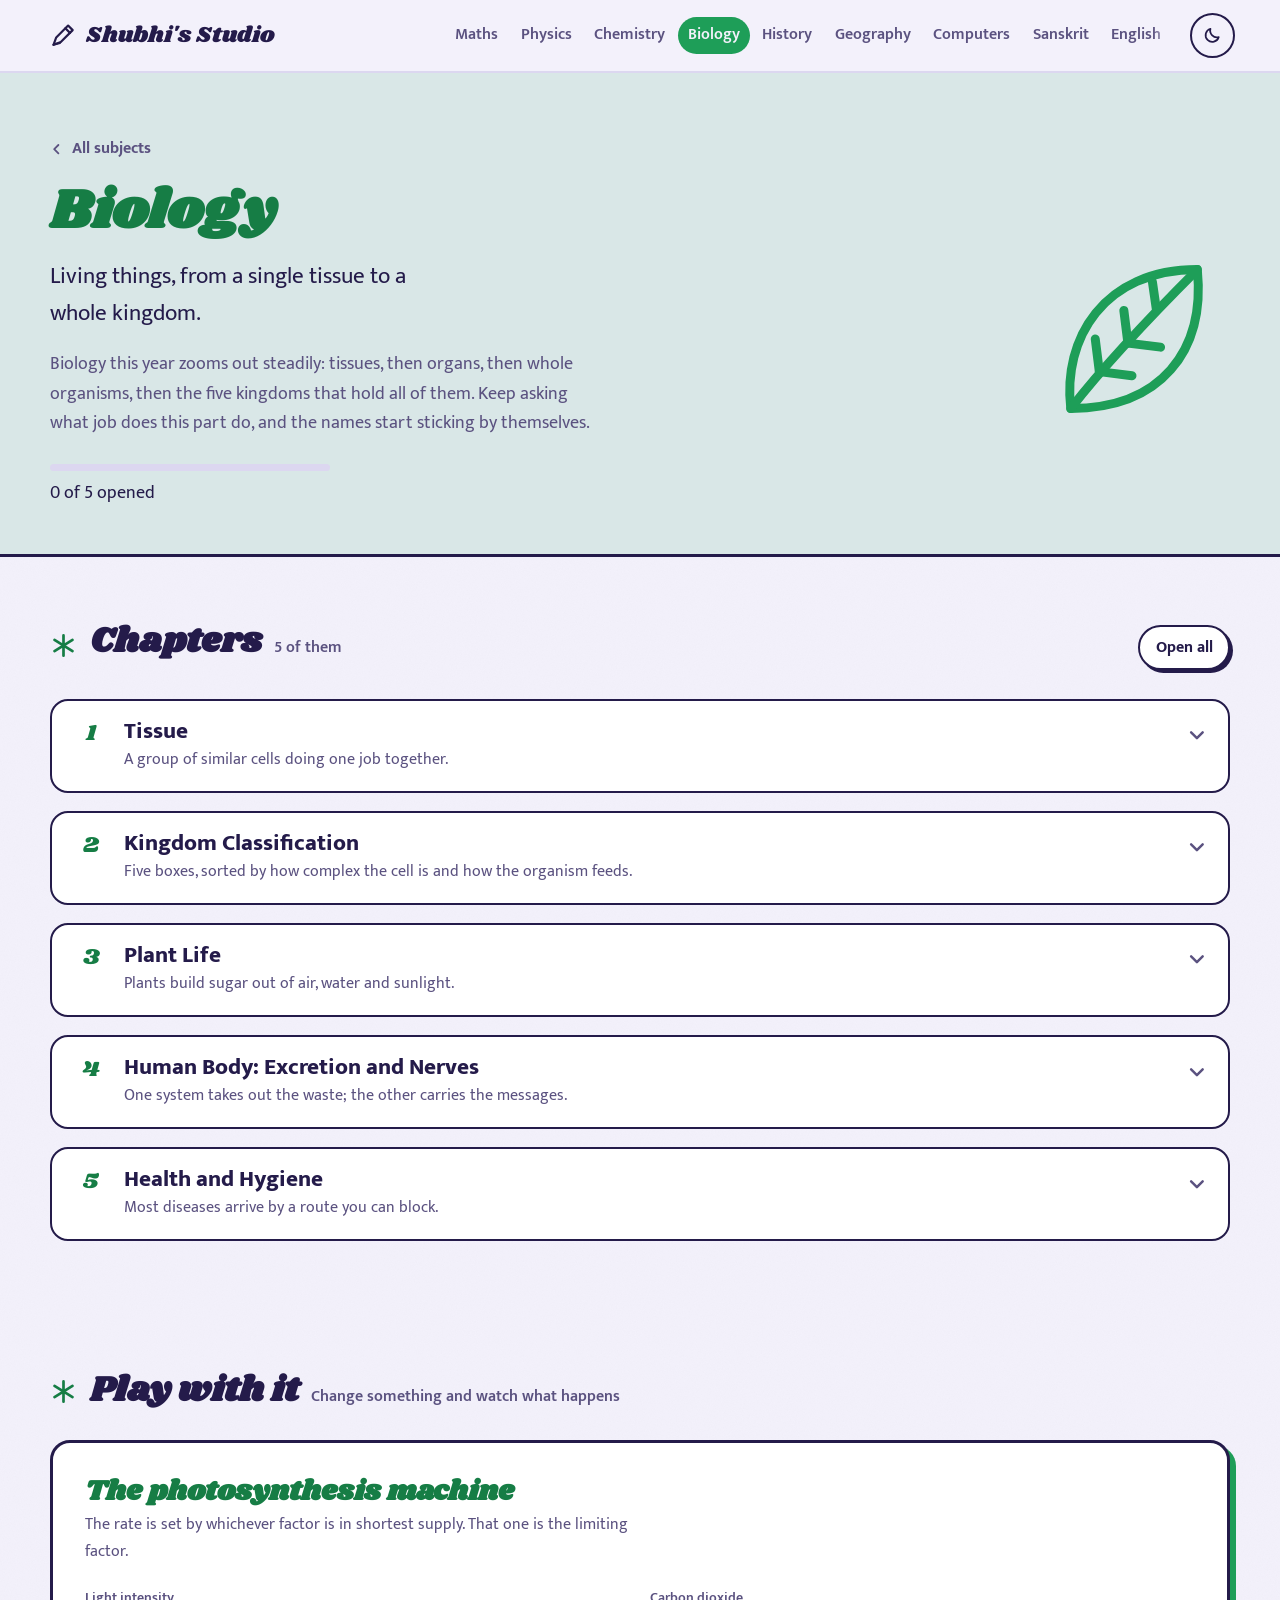
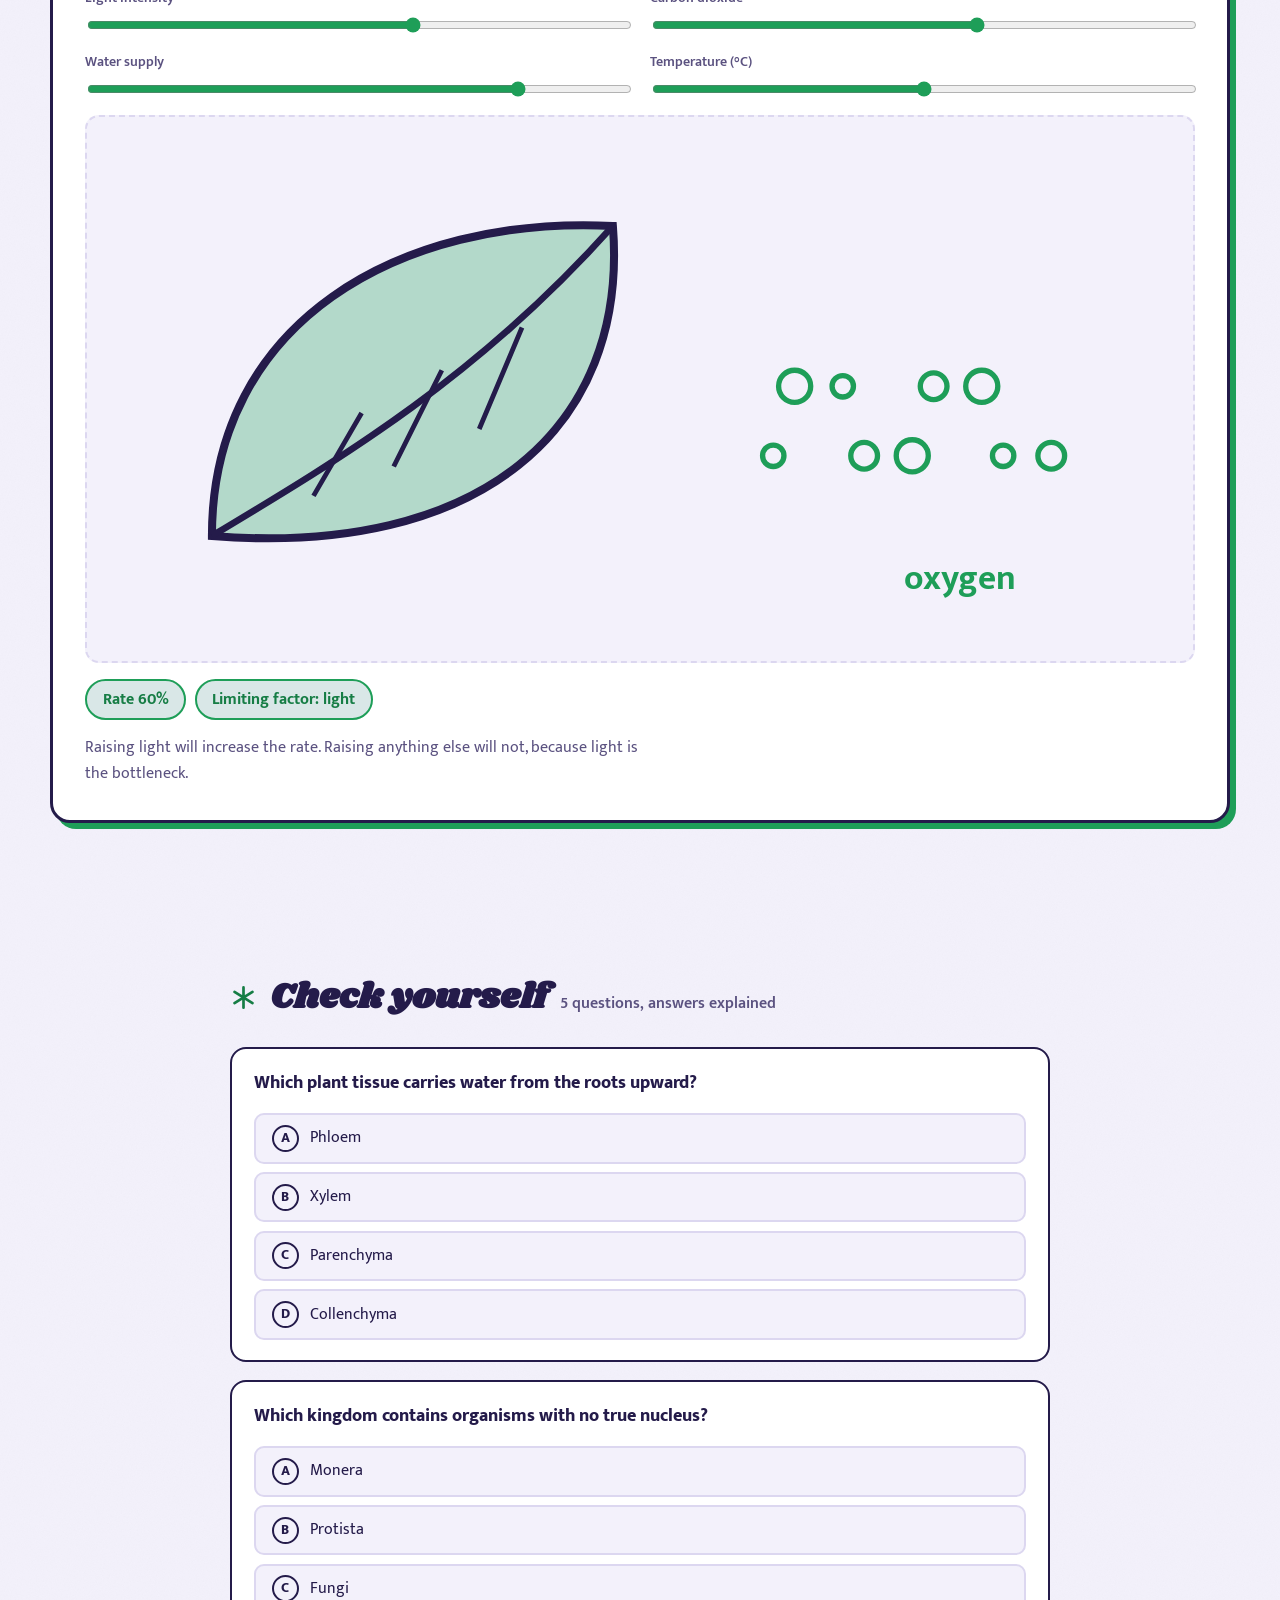
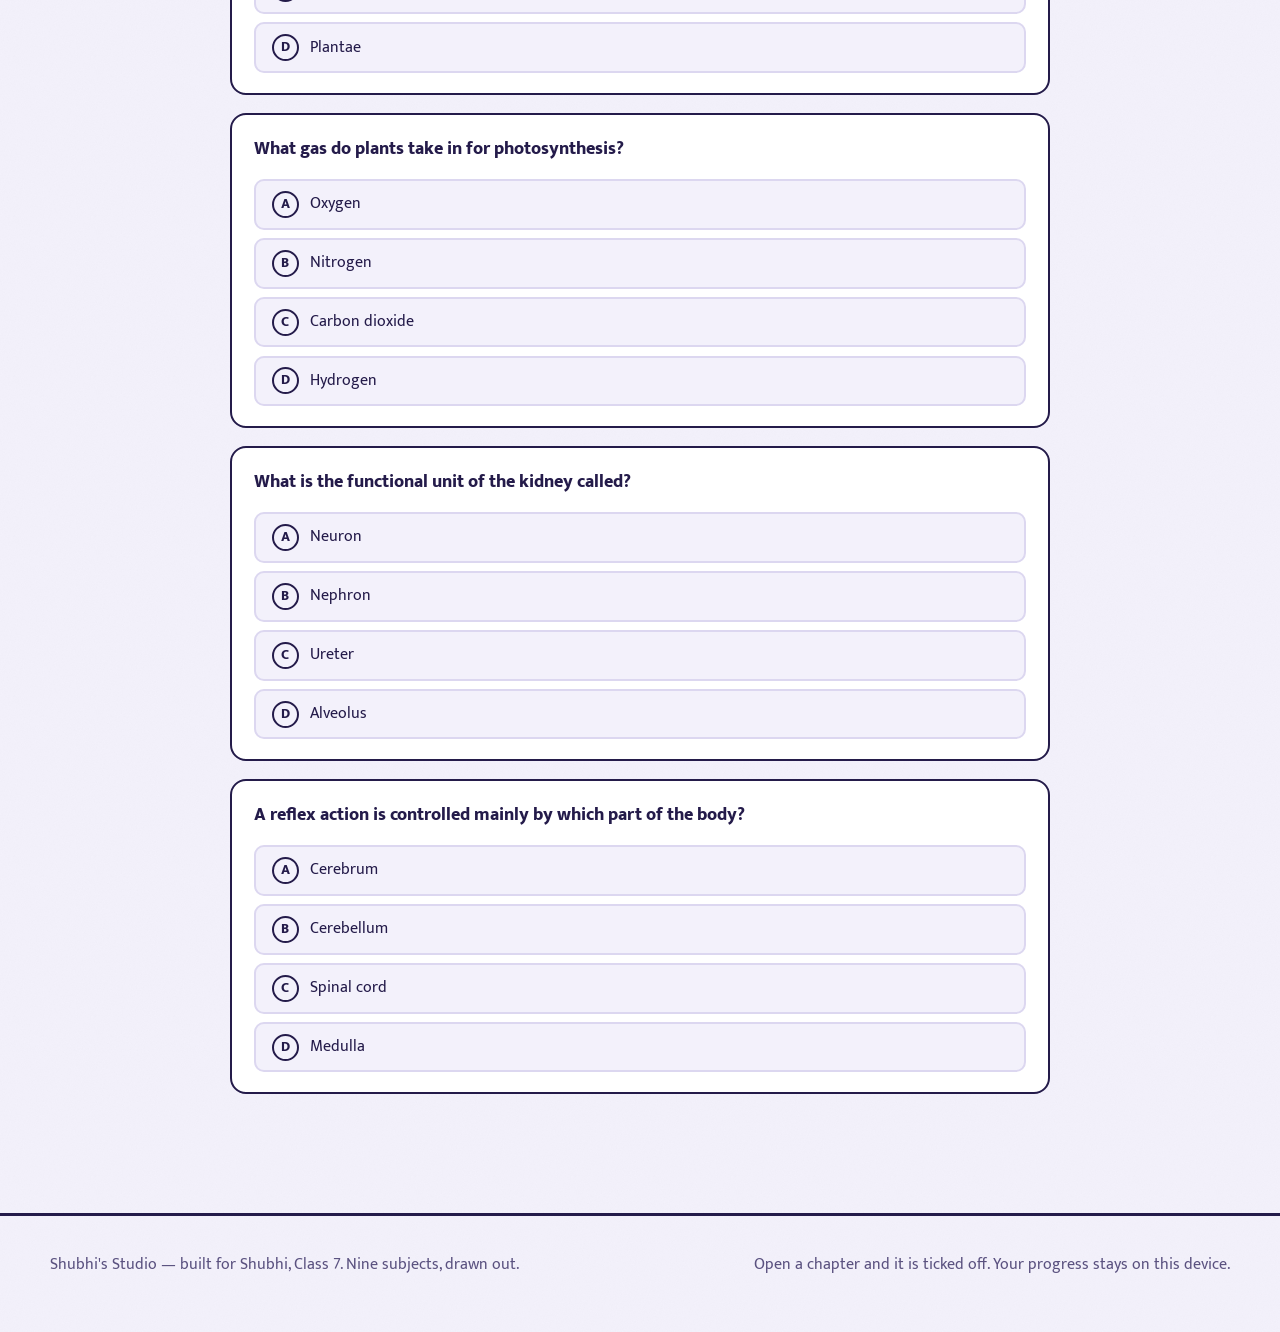
==== commit c87bb6c2: "Optimise for phones Audited at 320–414px. The site worked but was awkward to use on a phone.  Naviga" ====
--- a/subjects/biology.html
+++ b/subjects/biology.html
@@ -2,7 +2,7 @@
 <html lang="en">
 <head>
 <meta charset="utf-8">
-<meta name="viewport" content="width=device-width, initial-scale=1">
+<meta name="viewport" content="width=device-width, initial-scale=1, viewport-fit=cover">
 <title>Biology — Shubhi&#x27;s Studio</title>
 <meta name="description" content="Biology for Class 7: Tissues, classification, how plants eat, and two systems inside you.">
 <meta name="color-scheme" content="light dark">
@@ -18,6 +18,44 @@
  stroke-width="2.4" stroke-linecap="round" stroke-linejoin="round">
 <path d="M6 26l3-8 13-13 5 5-13 13z"/><path d="M19 8l5 5"/><path d="M6 26l7-2"/></svg><span>Shubhi&#x27;s Studio</span></a>
   <nav class="topbar-nav" aria-label="Subjects"><a href="../subjects/maths.html" title="Maths">Maths</a><a href="../subjects/physics.html" title="Physics">Physics</a><a href="../subjects/chemistry.html" title="Chemistry">Chemistry</a><a href="../subjects/biology.html" aria-current="page" title="Biology">Biology</a><a href="../subjects/history-civics.html" title="History &amp; Civics">History</a><a href="../subjects/geography.html" title="Geography">Geography</a><a href="../subjects/computer.html" title="Computer Applications">Computers</a><a href="../subjects/sanskrit.html" title="Sanskrit">Sanskrit</a><a href="../subjects/english.html" title="English Language">English</a></nav>
+  <details class="navmenu" data-navmenu>
+    <summary class="navmenu-btn">Subjects <svg viewBox="0 0 24 24" aria-hidden="true" fill="none" stroke="currentColor"
+ stroke-width="3.2" stroke-linecap="round" stroke-linejoin="round"><path d="M5 9l7 7 7-7"/></svg></summary>
+    <nav class="navmenu-panel" aria-label="All subjects"><a href="../subjects/maths.html" style="--subject:#DD4715"><svg viewBox="0 0 48 48" aria-hidden="true"><g fill="none" stroke="currentColor" stroke-width="2.2" stroke-linecap="round" stroke-linejoin="round">
+<path d="M24 7v5"/><circle cx="24" cy="9" r="2.6"/>
+<path d="M24 12 11 39"/><path d="M24 12l13 27"/>
+<path d="M16.5 28c4.8 3 10.2 3 15 0"/><path d="M8 43h32"/>
+<path d="M13 39l-2 4"/><path d="M35 39l2 4"/></g></svg><span>Maths</span></a><a href="../subjects/physics.html" style="--subject:#7A3CF0"><svg viewBox="0 0 48 48" aria-hidden="true"><g fill="none" stroke="currentColor" stroke-width="2.2" stroke-linecap="round" stroke-linejoin="round">
+<path d="M24 10 40 36H8z"/><path d="M4 23h11"/>
+<path d="M31 27l13-5"/><path d="M32 31l12-1"/><path d="M32.5 35l11 4"/>
+<circle cx="24" cy="26" r="1.6" fill="currentColor"/></g></svg><span>Physics</span></a><a href="../subjects/chemistry.html" style="--subject:#0E95D6"><svg viewBox="0 0 48 48" aria-hidden="true"><g fill="none" stroke="currentColor" stroke-width="2.2" stroke-linecap="round" stroke-linejoin="round">
+<path d="M19 6h10"/><path d="M21 6v13L10 37a4 4 0 003.5 6h21a4 4 0 003.5-6L27 19V6"/>
+<path d="M15.5 29h17"/><circle cx="21" cy="35" r="2"/><circle cx="28" cy="38" r="1.4"/>
+<circle cx="25" cy="31.5" r="1.1"/></g></svg><span>Chemistry</span></a><a href="../subjects/biology.html" style="--subject:#1E9E58" aria-current="page"><svg viewBox="0 0 48 48" aria-hidden="true"><g fill="none" stroke="currentColor" stroke-width="2.2" stroke-linecap="round" stroke-linejoin="round">
+<path d="M9 41C7 24 17 7 40 7c2 20-9 34-31 34z"/>
+<path d="M9 41C16 32 26 21 40 7"/>
+<path d="M16 32l-1-8"/><path d="M23 25l-1-8"/><path d="M30 17l-1-7"/>
+<path d="M16 32l8 1"/><path d="M23 25l8 1"/></g></svg><span>Biology</span></a><a href="../subjects/history-civics.html" style="--subject:#8B2E6B"><svg viewBox="0 0 48 48" aria-hidden="true"><g fill="none" stroke="currentColor" stroke-width="2.2" stroke-linecap="round" stroke-linejoin="round">
+<path d="M9 42V24a15 15 0 0130 0v18"/>
+<path d="M16 42V25a8 8 0 0116 0v17"/>
+<path d="M24 9V4"/><path d="M5 42h38"/>
+<path d="M24 25v10"/><path d="M19 30h10"/></g></svg><span>History</span></a><a href="../subjects/geography.html" style="--subject:#2F57C9"><svg viewBox="0 0 48 48" aria-hidden="true"><g fill="none" stroke="currentColor" stroke-width="2.2" stroke-linecap="round" stroke-linejoin="round">
+<circle cx="24" cy="24" r="17"/><path d="M7 24h34"/>
+<path d="M24 7c5 5 7.5 11 7.5 17S29 36 24 41c-5-5-7.5-11-7.5-17S19 12 24 7z"/>
+<path d="M10.5 14c4 2.6 8.6 4 13.5 4s9.5-1.4 13.5-4"/>
+<path d="M10.5 34c4-2.6 8.6-4 13.5-4s9.5 1.4 13.5 4"/></g></svg><span>Geography</span></a><a href="../subjects/computer.html" style="--subject:#00968F"><svg viewBox="0 0 48 48" aria-hidden="true"><g fill="none" stroke="currentColor" stroke-width="2.2" stroke-linecap="round" stroke-linejoin="round">
+<rect x="5" y="9" width="38" height="26" rx="3"/>
+<path d="M18 40h12"/><path d="M24 35v5"/>
+<path d="M19 17l-5 5 5 5"/><path d="M29 17l5 5-5 5"/></g></svg><span>Computers</span></a><a href="../subjects/sanskrit.html" style="--subject:#E08A00"><svg viewBox="0 0 48 48" aria-hidden="true"><g fill="none" stroke="currentColor" stroke-width="2.2" stroke-linecap="round" stroke-linejoin="round">
+<rect x="6" y="11" width="36" height="26" rx="3"/>
+<path d="M6 16h36"/><circle cx="12" cy="24" r="1.3" fill="currentColor"/>
+<circle cx="36" cy="24" r="1.3" fill="currentColor"/></g>
+<text x="24" y="33" text-anchor="middle" font-size="16" font-weight="700"
+ font-family="Mukta, serif" fill="currentColor">अ</text></svg><span>Sanskrit</span></a><a href="../subjects/english.html" style="--subject:#C41E4C"><svg viewBox="0 0 48 48" aria-hidden="true"><g fill="none" stroke="currentColor" stroke-width="2.2" stroke-linecap="round" stroke-linejoin="round">
+<path d="M24 5l11 13-11 25-11-25z"/><path d="M24 5v38"/>
+<path d="M13 18h22"/><circle cx="24" cy="23" r="3"/>
+<path d="M8 43c4-3 7-4.5 9-5"/></g></svg><span>English</span></a></nav>
+  </details>
   <button class="theme-toggle" type="button" aria-label="Switch between light and dark paper">
     <svg class="ico-moon" viewBox="0 0 24 24" aria-hidden="true" fill="none" stroke="currentColor"
  stroke-width="2.2" stroke-linecap="round" stroke-linejoin="round"><path d="M20 14A8.5 8.5 0 019.5 3.5 8.5 8.5 0 1020 14z"/></svg><svg class="ico-sun" viewBox="0 0 24 24" aria-hidden="true" fill="none" stroke="currentColor"
--- a/assets/css/studio.css
+++ b/assets/css/studio.css
@@ -100,7 +100,8 @@
 html {
   font-size: 112.5%;          /* 18px */
   scroll-behavior: smooth;
-  scroll-padding-top: 5rem;
+  scroll-padding-top: 4.5rem;  /* clears the sticky bar */
+  -webkit-text-size-adjust: 100%;
 }
 @media (prefers-reduced-motion: reduce) {
   html { scroll-behavior: auto; }
@@ -113,6 +114,7 @@
 
 body {
   margin: 0;
+  -webkit-tap-highlight-color: color-mix(in srgb, var(--subject) 18%, transparent);
   background-color: var(--paper);
   /* faint paper grain */
   background-image: url("data:image/svg+xml,%3Csvg xmlns='http://www.w3.org/2000/svg' width='160' height='160'%3E%3Cfilter id='g'%3E%3CfeTurbulence type='fractalNoise' baseFrequency='.85' numOctaves='3'/%3E%3CfeColorMatrix type='saturate' values='0'/%3E%3C/filter%3E%3Crect width='160' height='160' filter='url(%23g)' opacity='.035'/%3E%3C/svg%3E");
@@ -148,6 +150,8 @@
 }
 .skip:focus { left: 0; top: 0; }
 
+:where(a, button, summary, input, select, textarea, label) { touch-action: manipulation; }
+
 :where(a, button, summary, input, select, textarea, [tabindex]):focus-visible {
   outline: 3px dashed var(--subject-ink);
   outline-offset: 3px;
@@ -157,10 +161,10 @@
 /* ---------- top bar ---------- */
 .topbar {
   position: sticky; top: 0; z-index: 50;
-  display: flex; align-items: center; gap: 1rem;
-  padding: .55rem var(--gut);
-  background: color-mix(in srgb, var(--paper) 88%, transparent);
-  backdrop-filter: blur(10px);
+  display: flex; align-items: center; gap: .65rem;
+  padding: .5rem max(var(--gut), env(safe-area-inset-left)) .5rem max(var(--gut), env(safe-area-inset-right));
+  background: color-mix(in srgb, var(--paper) 96%, transparent);
+  backdrop-filter: blur(12px);
   border-bottom: 2px solid var(--paper-edge);
 }
 .topbar-mark {
@@ -170,6 +174,8 @@
   text-decoration: none;
   display: inline-flex; align-items: center; gap: .5rem;
   white-space: nowrap;
+  min-width: 0; flex: 0 1 auto;
+  padding: .45rem .15rem;  /* a fingertip-sized target even when it is just the mark */
 }
 .topbar-mark svg { width: 1.3em; height: 1.3em; flex: none; }
 .topbar-nav {
@@ -189,13 +195,15 @@
   white-space: nowrap;
   transition: color .15s var(--ease), background .15s var(--ease);
 }
-.topbar-nav a:hover { color: var(--ink); background: var(--paper-edge); }
+@media (hover: hover) {
+  .topbar-nav a:hover { color: var(--ink); background: var(--paper-edge); }
+}
 .topbar-nav a[aria-current="page"] {
   color: var(--paper); background: var(--subject);
 }
 .theme-toggle {
   flex: none; margin-left: .4rem;
-  width: 2.1rem; height: 2.1rem;
+  width: 2.5rem; height: 2.5rem;
   display: grid; place-items: center;
   border: 2px solid var(--ink); border-radius: 50%;
   background: transparent; color: var(--ink);
@@ -209,6 +217,48 @@
   :root:not([data-theme="light"]) .theme-toggle .ico-sun { display: block; }
   :root:not([data-theme="light"]) .theme-toggle .ico-moon { display: none; }
 }
+
+/* ---------- collapsed subject menu (small screens) ---------- */
+.navmenu { display: none; margin-left: auto; }
+.navmenu-btn {
+  display: flex; align-items: center; gap: .4rem;
+  font: inherit; font-weight: 700; font-size: var(--t-sm);
+  padding: .5rem .9rem; min-height: 2.5rem;
+  border: 2.5px solid var(--ink); border-radius: 999px;
+  background: var(--paper-2); color: var(--ink);
+  cursor: pointer; list-style: none; white-space: nowrap;
+}
+.navmenu-btn::-webkit-details-marker { display: none; }
+.navmenu-btn svg { width: .85rem; height: .85rem; transition: transform .2s var(--ease); }
+.navmenu[open] .navmenu-btn { background: var(--ink); color: var(--paper); }
+.navmenu[open] .navmenu-btn svg { transform: rotate(180deg); }
+
+/* a class that sets display out-specifies the UA rule that hides closed details */
+.navmenu:not([open]) .navmenu-panel { display: none; }
+
+.navmenu-panel {
+  position: absolute; left: 0; right: 0; top: 100%;
+  display: grid; grid-template-columns: 1fr 1fr; gap: .5rem;
+  padding: .75rem var(--gut) 1rem;
+  background: var(--paper);
+  border-bottom: 3px solid var(--ink);
+  box-shadow: 0 14px 24px -14px rgba(0, 0, 0, .35);
+  max-height: 70vh; overflow-y: auto;
+}
+.navmenu-panel a {
+  display: flex; align-items: center; gap: .45rem;
+  min-height: 3rem; padding: .5rem .55rem;
+  font-size: var(--t-sm); font-weight: 700; line-height: 1.2;
+  text-decoration: none;
+  color: var(--ink);
+  background: var(--paper-2);
+  border: 2px solid var(--ink); border-radius: 12px;
+}
+.navmenu-panel a { min-width: 0; }
+.navmenu-panel a span { min-width: 0; overflow-wrap: anywhere; }
+.navmenu-panel a svg { width: 1.4rem; height: 1.4rem; flex: none; color: var(--subject); }
+.navmenu-panel a[aria-current="page"] { background: var(--subject); color: #fff; border-width: 3px; }
+.navmenu-panel a[aria-current="page"] svg { color: #fff; }
 
 /* ---------- home hero ---------- */
 .hero + * .section:first-child, .hero ~ .section { padding-top: clamp(1rem, 3vw, 2rem); }
@@ -262,7 +312,9 @@
   box-shadow: 4px 4px 0 var(--ink);
   transition: transform .12s var(--ease), box-shadow .12s var(--ease);
 }
-.btn:hover { transform: translate(2px, 2px); box-shadow: 2px 2px 0 var(--ink); }
+@media (hover: hover) {
+  .btn:hover { transform: translate(2px, 2px); box-shadow: 2px 2px 0 var(--ink); }
+}
 .btn:active { transform: translate(4px, 4px); box-shadow: 0 0 0 var(--ink); }
 .btn-solid { background: var(--subject); color: #fff; border-color: var(--ink); }
 .btn-sm { font-size: var(--t-sm); padding: .4rem .85rem; box-shadow: 3px 3px 0 var(--ink); }
@@ -312,7 +364,9 @@
 .chip:nth-child(9n+7) a { border-radius: 24px 12px 10px 28px; }
 .chip:nth-child(9n+8) a { border-radius: 8px 22px 28px 14px; }
 .chip:nth-child(9n+9) a { border-radius: 20px 14px 24px 22px; }
-.chip a:hover { transform: translate(3px, 3px); box-shadow: 3px 3px 0 var(--subject); }
+@media (hover: hover) {
+  .chip a:hover { transform: translate(3px, 3px); box-shadow: 3px 3px 0 var(--subject); }
+}
 .chip-top { display: flex; align-items: center; justify-content: space-between; gap: .6rem; }
 .chip-ico {
   width: 3rem; height: 3rem; flex: none;
@@ -357,7 +411,9 @@
   font-size: var(--t-sm); font-weight: 700; color: var(--ink-soft);
   text-decoration: none; margin-bottom: 1rem;
 }
-.backlink:hover { color: var(--ink); }
+@media (hover: hover) {
+  .backlink:hover { color: var(--ink); }
+}
 .backlink svg { width: .9em; height: .9em; }
 
 /* ---------- chapters ---------- */
@@ -374,24 +430,30 @@
 .chapter > summary {
   display: grid;
   grid-template-columns: auto minmax(0, 1fr) auto;
-  gap: .9rem; align-items: center;
+  gap: .9rem; align-items: start;
   padding: 1rem 1.2rem;
   cursor: pointer;
   list-style: none;
 }
 .chapter > summary::-webkit-details-marker { display: none; }
-.chapter > summary:hover { background: var(--wash); }
+@media (hover: hover) {
+  .chapter > summary:hover { background: var(--wash); }
+}
 .ch-num {
   counter-increment: ch;
   font-family: "Shrikhand", serif;
   font-size: var(--t-md);
+  line-height: 1.3;
   color: var(--subject-ink);
   width: 1.9rem; text-align: center;
 }
 .ch-num::before { content: counter(ch); }
 .ch-titles h3 { font-size: var(--t-md); font-weight: 800; margin: 0; font-family: "Mukta", sans-serif; }
 .ch-titles p { font-size: var(--t-sm); color: var(--ink-soft); margin: .1rem 0 0; }
-.ch-chevron { width: 1.1rem; height: 1.1rem; color: var(--ink-soft); transition: transform .2s var(--ease); }
+.ch-chevron {
+  width: 1.1rem; height: 1.1rem; margin-top: .35rem;
+  color: var(--ink-soft); transition: transform .2s var(--ease);
+}
 .chapter[open] .ch-chevron { transform: rotate(180deg); }
 
 .ch-body { padding: 0 1.2rem 1.4rem; border-top: 2px dashed var(--paper-edge); padding-top: 1.2rem; }
@@ -470,7 +532,6 @@
   border-radius: 14px;
   padding: 1rem;
   display: grid; place-items: center;
-  min-height: 180px;
 }
 .lab-stage svg { width: 100%; height: auto; }
 /* the particle box is a raster canvas, so cap it at its native size to stay crisp */
@@ -495,13 +556,71 @@
 }
 .tog[aria-pressed="true"], .tog.on { background: var(--subject); color: #fff; }
 
+/* the eight bits of the number-base lab: a grid, so it fits a 320px phone
+   without sideways scrolling */
+.bitrow {
+  display: grid; grid-template-columns: repeat(8, minmax(0, 1fr));
+  gap: 4px; margin-bottom: 1.1rem;
+}
+.bit { display: grid; gap: 3px; min-width: 0; }
+.bit > span {
+  font-size: clamp(.6rem, 2.4vw, .72rem); font-weight: 700;
+  text-align: center; color: var(--ink-soft);
+}
+.bit > button {
+  font: inherit; font-weight: 800;
+  font-size: clamp(.9rem, 3.6vw, 1.05rem);
+  min-height: 2.9rem; padding: 0; width: 100%;
+  border: 2px solid var(--ink); border-radius: 9px;
+  background: var(--paper-2); color: var(--ink);
+  cursor: pointer;
+}
+.bit > button.on { background: var(--subject); color: #fff; }
+
 table.grid { border-collapse: collapse; width: 100%; font-size: var(--t-sm); }
 table.grid th, table.grid td {
   border: 1.5px solid var(--paper-edge); padding: .4rem .6rem; text-align: left;
 }
 table.grid th { background: var(--wash); font-weight: 800; }
+/* On a phone a four-column tense grid is unreadable, so it stacks into one
+   block per aspect with the column name moved beside each value. */
+@media (max-width: 560px) {
+  table.grid--stack,
+  table.grid--stack tbody,
+  table.grid--stack tr,
+  table.grid--stack th,
+  table.grid--stack td { display: block; width: 100%; }
+  table.grid--stack thead { display: none; }
+  table.grid--stack tbody tr {
+    border: 2px solid var(--ink); border-radius: 12px;
+    margin-bottom: .6rem; overflow: hidden;
+  }
+  table.grid--stack tbody tr > th {
+    border: 0; background: var(--wash); font-size: var(--t-sm);
+  }
+  table.grid--stack td {
+    border: 0; border-top: 1.5px solid var(--paper-edge);
+    display: grid; grid-template-columns: 4.6rem minmax(0, 1fr); gap: .5rem;
+  }
+  table.grid--stack td::before {
+    content: attr(data-col); color: var(--ink-soft); font-weight: 700;
+  }
+  /* the roop tables stay tables — short words, and stacking 24 rows would be worse */
+  table.grid:not(.grid--stack) { font-size: .8rem; }
+  table.grid:not(.grid--stack) th,
+  table.grid:not(.grid--stack) td { padding: .35rem .4rem; }
+}
+
 table.grid caption { text-align: left; font-weight: 700; padding-bottom: .5rem; color: var(--ink-soft); font-size: var(--t-sm); }
-.scroller { overflow-x: auto; }
+.scroller {
+  overflow-x: auto;
+  -webkit-overflow-scrolling: touch;
+  overscroll-behavior-x: contain;
+}
+/* fades the right edge so a table that continues looks like it continues */
+.scroller[data-more="1"] {
+  mask-image: linear-gradient(90deg, #000 calc(100% - 26px), transparent);
+}
 
 /* ---------- quiz ---------- */
 .quiz { display: grid; gap: 1rem; }
@@ -523,7 +642,9 @@
   border: 2px solid currentColor; border-radius: 50%;
   font-size: var(--t-xs); font-weight: 800; flex: none;
 }
-.opt:hover:not(:disabled) { border-color: var(--ink); }
+@media (hover: hover) {
+  .opt:hover:not(:disabled) { border-color: var(--ink); }
+}
 .opt:disabled { cursor: default; }
 .opt.right { border-color: var(--jade); background: color-mix(in srgb, var(--jade) 14%, var(--paper)); color: var(--ink); }
 .opt.wrong { border-color: var(--rose); background: color-mix(in srgb, var(--rose) 14%, var(--paper)); color: var(--ink); }
@@ -560,18 +681,63 @@
 .foot-grid { display: flex; flex-wrap: wrap; gap: 1rem 2rem; justify-content: space-between; align-items: center; }
 
 /* ---------- responsive ---------- */
-@media (max-width: 860px) {
-  .hero { grid-template-columns: 1fr; padding-top: 2rem; }
-  .hero-art { order: -1; max-width: 340px; }
-  .subject-hero-grid { grid-template-columns: 1fr; }
+@media (max-width: 980px) {
+  .hero { grid-template-columns: 1fr; padding-top: 1.5rem; gap: 1.5rem; }
+  .hero-art { order: -1; max-width: 230px; margin-inline: auto; }
+  .hero-lede { max-width: none; }
+  .subject-hero-grid { grid-template-columns: 1fr; gap: 1rem; }
   .subject-hero-ico { display: none; }
 }
-@media (max-width: 560px) {
-  :root { --t-3xl: 2.4rem; --t-4xl: 2.7rem; }
-  .chapter > summary { grid-template-columns: auto minmax(0,1fr); padding: .85rem .9rem; }
+
+/* below this the nine-item strip stops being usable, so it collapses */
+@media (max-width: 760px) {
+  .topbar-nav { display: none; }
+  .navmenu { display: block; }
+  .topbar { padding-block: .45rem; }
+}
+
+@media (max-width: 580px) {
+  :root { --t-3xl: 2.35rem; --t-4xl: 2.6rem; --gut: 1.05rem; }
+
+  .hero { padding-top: 1rem; padding-bottom: 1rem; }
+  .hero-art { max-width: 190px; }
+  .hero-actions { gap: .6rem; }
+  .hero-actions .btn { flex: 1 1 auto; justify-content: center; }
+
+  .section { padding: 1.6rem 0; }
+  .section-head { margin-bottom: 1.1rem; gap: .5rem; }
+  .section-head h2 { font-size: var(--t-lg); }
+
+  .chapter > summary { grid-template-columns: auto minmax(0, 1fr); padding: .9rem; gap: .7rem; }
   .ch-chevron { display: none; }
   .ch-body { padding-inline: .9rem; }
+  .ch-num { width: 1.4rem; font-size: var(--t-base); }
+
+  .lab { padding: 1rem .9rem; border-radius: 16px; }
+  .lab-stage { padding: .6rem; }
+  .lab-row { gap: .6rem .8rem; }
+  /* one control per row reads better than two squeezed ones */
+  .lab-field { flex: 1 1 100% !important; }
+
+  /* the Subjects button matters more than the wordmark once space is tight */
   .topbar-mark span { display: none; }
+  .topbar-mark svg { width: 1.6em; height: 1.6em; }
+
+  .tally { grid-template-columns: 1fr 1fr; }
+  .foot { padding-bottom: calc(2rem + env(safe-area-inset-bottom)); }
+}
+
+/* stop any flex child from refusing to shrink below its content */
+.lab-field, .lab-row > * { min-width: 0; }
+
+/* comfortable targets for fingers */
+@media (pointer: coarse) {
+  .topbar-nav a { padding-block: .5rem; }
+  .tog { padding: .5rem .9rem; min-height: 2.6rem; }
+  .opt { padding: .7rem .9rem; }
+  .btn-sm { padding: .5rem .95rem; }
+  input[type="range"] { height: 2rem; }
+  .chapter > summary { padding-block: 1rem; }
 }
 
 @media print {
